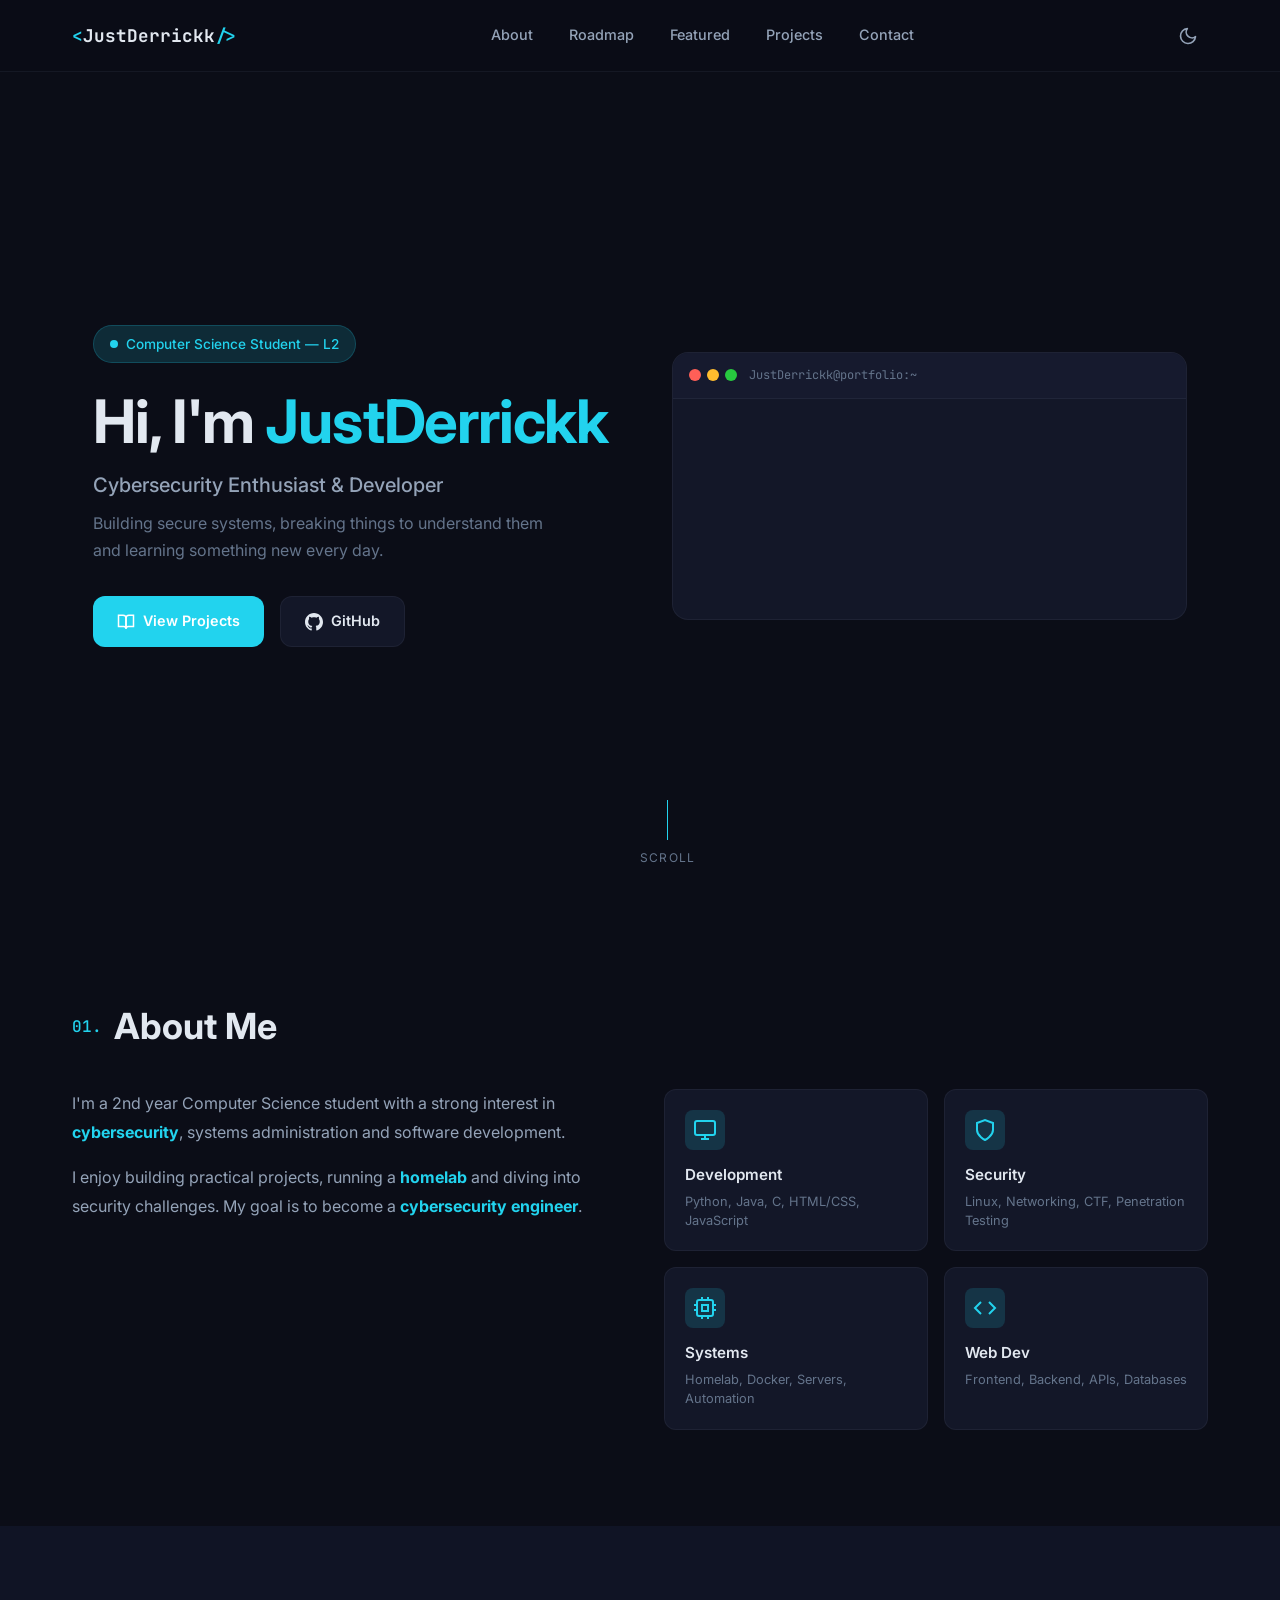
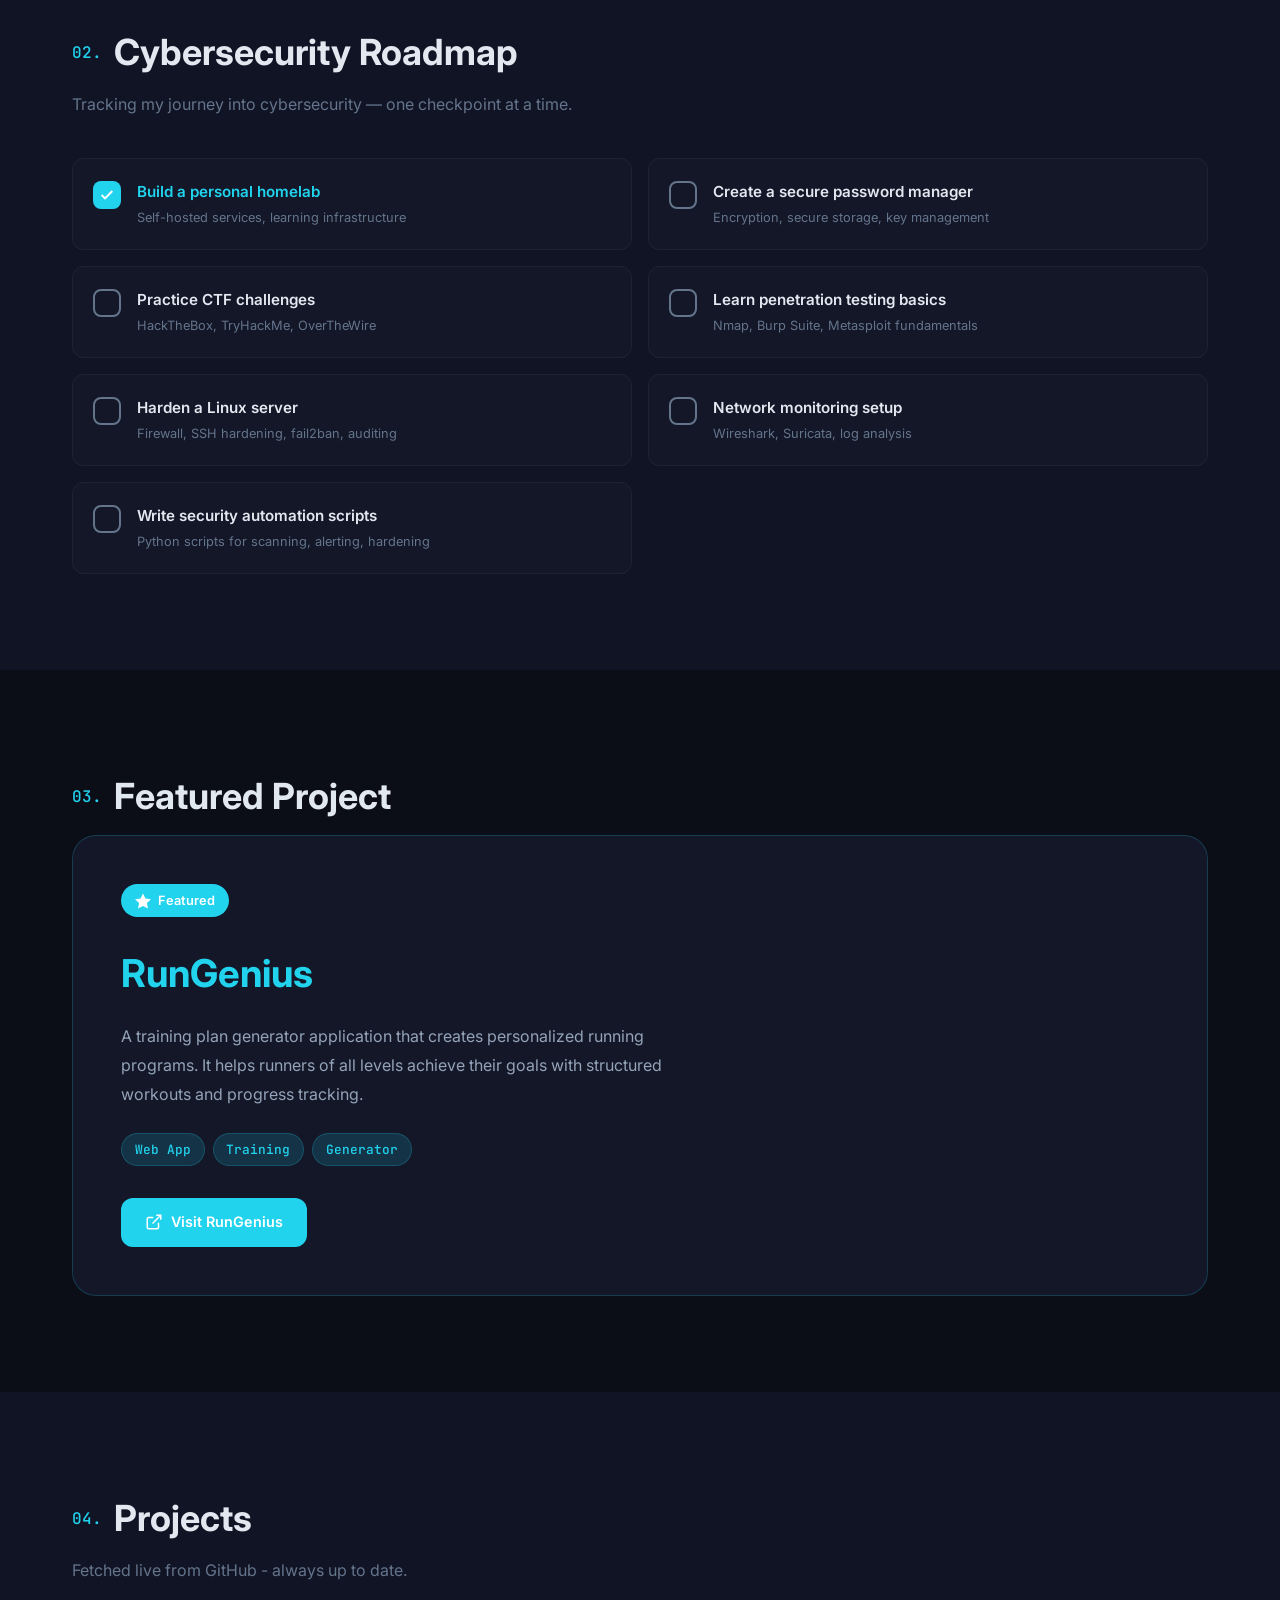
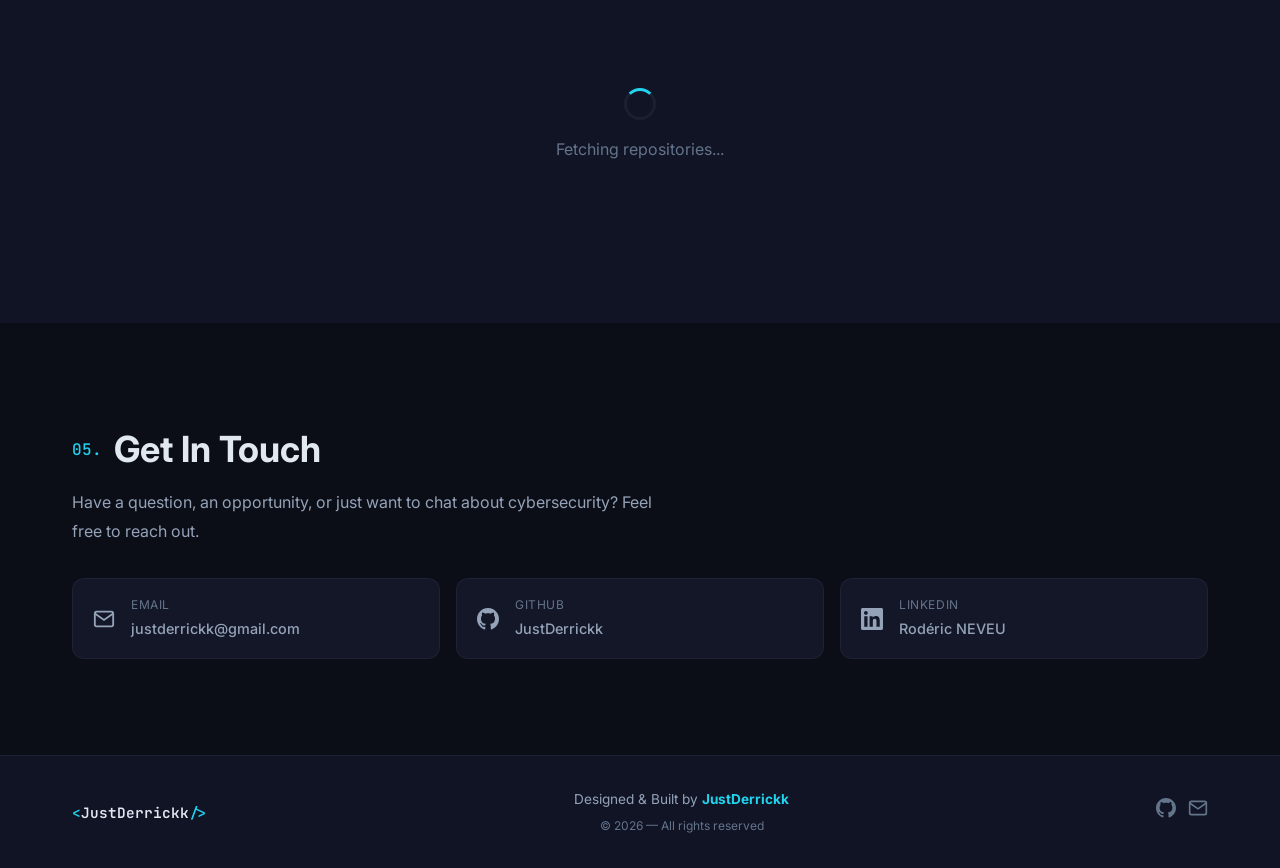
==== index.html @ eed8fef8 "Update for JustDerrickk" ====
<!DOCTYPE html>
<html lang="en" data-theme="dark">
<head>
    <meta charset="UTF-8">
    <meta name="viewport" content="width=device-width, initial-scale=1.0">
    <title>JustDerrickk | IT Student & Cybersecurity Enthusiast</title>
    <meta name="description" content="Portfolio of JustDerrickk — Computer Science student (L2) specializing in Cybersecurity. Projects, skills and contact.">
    <meta name="author" content="JustDerrickk">
    <meta name="keywords" content="portfolio, cybersecurity, computer science, student, developer, JustDerrickk">

    <meta property="og:title" content="JustDerrickk | IT Student & Cybersecurity Enthusiast">
    <meta property="og:description" content="IT student building projects in cybersecurity, systems and web development.">
    <meta property="og:type" content="website">

    <!-- Fonts -->
    <link rel="preconnect" href="https://fonts.googleapis.com">
    <link rel="preconnect" href="https://fonts.gstatic.com" crossorigin>
    <link href="https://fonts.googleapis.com/css2?family=JetBrains+Mono:wght@400;500;700&family=Inter:wght@300;400;500;600;700&display=swap" rel="stylesheet">

    <link rel="stylesheet" href="css/style.css">
</head>
<body>

    <!-- NAVIGATION -->
    <nav class="navbar" id="navbar">
        <div class="nav-container">
            <a href="#" class="nav-logo">
                <span class="logo-bracket">&lt;</span>JustDerrickk<span class="logo-bracket">/&gt;</span>
            </a>
            <div class="nav-links" id="navLinks">
                <a href="#about" class="nav-link">About</a>
                <a href="#roadmap" class="nav-link">Roadmap</a>
                <a href="#featured" class="nav-link">Featured</a>
                <a href="#projects" class="nav-link">Projects</a>
                <a href="#contact" class="nav-link">Contact</a>
            </div>
            <div class="nav-actions">
                <button class="theme-toggle" id="themeToggle" aria-label="Toggle dark/light mode">
                    <svg class="icon-sun" width="20" height="20" viewBox="0 0 24 24" fill="none" stroke="currentColor" stroke-width="2" stroke-linecap="round" stroke-linejoin="round">
                        <circle cx="12" cy="12" r="5"/><line x1="12" y1="1" x2="12" y2="3"/><line x1="12" y1="21" x2="12" y2="23"/><line x1="4.22" y1="4.22" x2="5.64" y2="5.64"/><line x1="18.36" y1="18.36" x2="19.78" y2="19.78"/><line x1="1" y1="12" x2="3" y2="12"/><line x1="21" y1="12" x2="23" y2="12"/><line x1="4.22" y1="19.78" x2="5.64" y2="18.36"/><line x1="18.36" y1="5.64" x2="19.78" y2="4.22"/>
                    </svg>
                    <svg class="icon-moon" width="20" height="20" viewBox="0 0 24 24" fill="none" stroke="currentColor" stroke-width="2" stroke-linecap="round" stroke-linejoin="round">
                        <path d="M21 12.79A9 9 0 1 1 11.21 3 7 7 0 0 0 21 12.79z"/>
                    </svg>
                </button>
                <button class="mobile-toggle" id="mobileToggle" aria-label="Toggle menu">
                    <span></span><span></span><span></span>
                </button>
            </div>
        </div>
    </nav>

    <!-- HERO + TERMINAL -->
    <section class="hero" id="hero">
        <div class="hero-container">
            <div class="hero-content">
                <div class="hero-badge" data-animate="fade-up">
                    <span class="badge-dot"></span>
                    Computer Science Student — L2
                </div>
                <h1 class="hero-title" data-animate="fade-up" data-delay="100">
                    Hi, I'm <span class="gradient-text">JustDerrickk</span>
                </h1>
                <p class="hero-subtitle" data-animate="fade-up" data-delay="200">
                    Cybersecurity Enthusiast & Developer
                </p>
                <p class="hero-desc" data-animate="fade-up" data-delay="300">
                    Building secure systems, breaking things to understand them and learning something new every day.
                </p>
                <div class="hero-cta" data-animate="fade-up" data-delay="400">
                    <a href="#projects" class="btn btn-primary">
                        <svg width="18" height="18" viewBox="0 0 24 24" fill="none" stroke="currentColor" stroke-width="2"><path d="M2 3h6a4 4 0 0 1 4 4v14a3 3 0 0 0-3-3H2z"/><path d="M22 3h-6a4 4 0 0 0-4 4v14a3 3 0 0 1 3-3h7z"/></svg>
                        View Projects
                    </a>
                    <a href="https://github.com/JustDerrickk" target="_blank" rel="noopener noreferrer" class="btn btn-outline">
                        <svg width="18" height="18" viewBox="0 0 24 24" fill="currentColor"><path d="M12 0c-6.626 0-12 5.373-12 12 0 5.302 3.438 9.8 8.207 11.387.599.111.793-.261.793-.577v-2.234c-3.338.726-4.033-1.416-4.033-1.416-.546-1.387-1.333-1.756-1.333-1.756-1.089-.745.083-.729.083-.729 1.205.084 1.839 1.237 1.839 1.237 1.07 1.834 2.807 1.304 3.492.997.107-.775.418-1.305.762-1.604-2.665-.305-5.467-1.334-5.467-5.931 0-1.311.469-2.381 1.236-3.221-.124-.303-.535-1.524.117-3.176 0 0 1.008-.322 3.301 1.23.957-.266 1.983-.399 3.003-.404 1.02.005 2.047.138 3.006.404 2.291-1.552 3.297-1.23 3.297-1.23.653 1.653.242 2.874.118 3.176.77.84 1.235 1.911 1.235 3.221 0 4.609-2.807 5.624-5.479 5.921.43.372.823 1.102.823 2.222v3.293c0 .319.192.694.801.576 4.765-1.589 8.199-6.086 8.199-11.386 0-6.627-5.373-12-12-12z"/></svg>
                        GitHub
                    </a>
                </div>
            </div>

            <!-- Terminal -->
            <div class="terminal" data-animate="fade-left" data-delay="200">
                <div class="terminal-chrome">
                    <div class="terminal-dots">
                        <span class="dot dot-red"></span>
                        <span class="dot dot-yellow"></span>
                        <span class="dot dot-green"></span>
                    </div>
                    <span class="terminal-title">JustDerrickk@portfolio:~</span>
                </div>
                <div class="terminal-body" id="terminalBody">
                    <!-- Lines typed by JS -->
                </div>
            </div>
        </div>

        <!-- Scroll indicator -->
        <div class="scroll-indicator" data-animate="fade-up" data-delay="600">
            <div class="scroll-line"></div>
            <span>Scroll</span>
        </div>
    </section>

    <!-- ABOUT -->
    <section class="section" id="about">
        <div class="section-container">
            <h2 class="section-heading" data-animate="fade-up">
                <span class="heading-number">01.</span> About Me
            </h2>
            <div class="about-grid" data-animate="fade-up" data-delay="100">
                <div class="about-text">
                    <p>
                        I'm a 2nd year Computer Science student with a strong interest in <strong>cybersecurity</strong>, systems administration and software development.
                    </p>
                    <p>
                        I enjoy building practical projects, running a <strong>homelab</strong> and diving into security challenges. My goal is to become a <strong>cybersecurity engineer</strong>.
                    </p>
                </div>
                <div class="skills-grid">
                    <div class="skill-card">
                        <div class="skill-icon">
                            <svg width="24" height="24" viewBox="0 0 24 24" fill="none" stroke="currentColor" stroke-width="2"><rect x="2" y="3" width="20" height="14" rx="2"/><line x1="8" y1="21" x2="16" y2="21"/><line x1="12" y1="17" x2="12" y2="21"/></svg>
                        </div>
                        <h3>Development</h3>
                        <p>Python, Java, C, HTML/CSS, JavaScript</p>
                    </div>
                    <div class="skill-card">
                        <div class="skill-icon">
                            <svg width="24" height="24" viewBox="0 0 24 24" fill="none" stroke="currentColor" stroke-width="2"><path d="M12 22s8-4 8-10V5l-8-3-8 3v7c0 6 8 10 8 10z"/></svg>
                        </div>
                        <h3>Security</h3>
                        <p>Linux, Networking, CTF, Penetration Testing</p>
                    </div>
                    <div class="skill-card">
                        <div class="skill-icon">
                            <svg width="24" height="24" viewBox="0 0 24 24" fill="none" stroke="currentColor" stroke-width="2"><rect x="4" y="4" width="16" height="16" rx="2"/><rect x="9" y="9" width="6" height="6"/><line x1="9" y1="1" x2="9" y2="4"/><line x1="15" y1="1" x2="15" y2="4"/><line x1="9" y1="20" x2="9" y2="23"/><line x1="15" y1="20" x2="15" y2="23"/><line x1="20" y1="9" x2="23" y2="9"/><line x1="20" y1="14" x2="23" y2="14"/><line x1="1" y1="9" x2="4" y2="9"/><line x1="1" y1="14" x2="4" y2="14"/></svg>
                        </div>
                        <h3>Systems</h3>
                        <p>Homelab, Docker, Servers, Automation</p>
                    </div>
                    <div class="skill-card">
                        <div class="skill-icon">
                            <svg width="24" height="24" viewBox="0 0 24 24" fill="none" stroke="currentColor" stroke-width="2"><polyline points="16 18 22 12 16 6"/><polyline points="8 6 2 12 8 18"/></svg>
                        </div>
                        <h3>Web Dev</h3>
                        <p>Frontend, Backend, APIs, Databases</p>
                    </div>
                </div>
            </div>
        </div>
    </section>

    <!-- CYBER ROADMAP (TO-DO) -->
    <section class="section section-alt" id="roadmap">
        <div class="section-container">
            <h2 class="section-heading" data-animate="fade-up">
                <span class="heading-number">02.</span> Cybersecurity Roadmap
            </h2>
            <p class="section-subtitle" data-animate="fade-up" data-delay="50">Tracking my journey into cybersecurity — one checkpoint at a time.</p>
            <div class="roadmap-grid" data-animate="fade-up" data-delay="100">
                <div class="roadmap-item completed">
                    <div class="roadmap-checkbox">
                        <svg width="16" height="16" viewBox="0 0 24 24" fill="none" stroke="currentColor" stroke-width="3"><polyline points="20 6 9 17 4 12"/></svg>
                    </div>
                    <div class="roadmap-content">
                        <h4>Build a personal homelab</h4>
                        <p>Self-hosted services, learning infrastructure</p>
                    </div>
                </div>
                <div class="roadmap-item">
                    <div class="roadmap-checkbox"></div>
                    <div class="roadmap-content">
                        <h4>Create a secure password manager</h4>
                        <p>Encryption, secure storage, key management</p>
                    </div>
                </div>
                <div class="roadmap-item">
                    <div class="roadmap-checkbox"></div>
                    <div class="roadmap-content">
                        <h4>Practice CTF challenges</h4>
                        <p>HackTheBox, TryHackMe, OverTheWire</p>
                    </div>
                </div>
                <div class="roadmap-item">
                    <div class="roadmap-checkbox"></div>
                    <div class="roadmap-content">
                        <h4>Learn penetration testing basics</h4>
                        <p>Nmap, Burp Suite, Metasploit fundamentals</p>
                    </div>
                </div>
                <div class="roadmap-item">
                    <div class="roadmap-checkbox"></div>
                    <div class="roadmap-content">
                        <h4>Harden a Linux server</h4>
                        <p>Firewall, SSH hardening, fail2ban, auditing</p>
                    </div>
                </div>
                <div class="roadmap-item">
                    <div class="roadmap-checkbox"></div>
                    <div class="roadmap-content">
                        <h4>Network monitoring setup</h4>
                        <p>Wireshark, Suricata, log analysis</p>
                    </div>
                </div>
                <div class="roadmap-item">
                    <div class="roadmap-checkbox"></div>
                    <div class="roadmap-content">
                        <h4>Write security automation scripts</h4>
                        <p>Python scripts for scanning, alerting, hardening</p>
                    </div>
                </div>
            </div>
        </div>
    </section>

    <!-- FEATURED PROJECT -->
    <section class="section" id="featured">
        <div class="section-container">
            <h2 class="section-heading" data-animate="fade-up">
                <span class="heading-number">03.</span> Featured Project
            </h2>
            <div class="featured-card" data-animate="fade-up" data-delay="100">
                <div class="featured-glow"></div>
                <div class="featured-badge">
                    <svg width="16" height="16" viewBox="0 0 24 24" fill="currentColor"><path d="M12 .587l3.668 7.568 8.332 1.151-6.064 5.828 1.48 8.279-7.416-3.967-7.417 3.967 1.481-8.279-6.064-5.828 8.332-1.151z"/></svg>
                    Featured
                </div>
                <div class="featured-content">
                    <h3 class="featured-title">RunGenius</h3>
                    <p class="featured-desc">
                        A training plan generator application that creates personalized running programs. 
                        It helps runners of all levels achieve their goals with structured workouts and progress tracking.
                    </p>
                    <div class="featured-tech">
                        <span class="tech-tag">Web App</span>
                        <span class="tech-tag">Training</span>
                        <span class="tech-tag">Generator</span>
                    </div>
                    <div class="featured-links">
                        <a href="https://rungenius.rodericnev.fr" target="_blank" rel="noopener noreferrer" class="btn btn-primary">
                            <svg width="18" height="18" viewBox="0 0 24 24" fill="none" stroke="currentColor" stroke-width="2"><path d="M18 13v6a2 2 0 0 1-2 2H5a2 2 0 0 1-2-2V8a2 2 0 0 1 2-2h6"/><polyline points="15 3 21 3 21 9"/><line x1="10" y1="14" x2="21" y2="3"/></svg>
                            Visit RunGenius
                        </a>
                    </div>
                </div>
            </div>
        </div>
    </section>

    <!-- PROJECTS (GITHUB API) -->
    <section class="section section-alt" id="projects">
        <div class="section-container">
            <h2 class="section-heading" data-animate="fade-up">
                <span class="heading-number">04.</span> Projects
            </h2>
            <p class="section-subtitle" data-animate="fade-up" data-delay="50">Fetched live from GitHub - always up to date.</p>
            
            <div id="projectsLoading" class="loading-state">
                <div class="loader"></div>
                <p>Fetching repositories...</p>
            </div>
            <div id="projectsGrid" class="projects-grid"></div>
            <div id="projectsError" class="error-state" style="display:none;">
                <svg width="24" height="24" viewBox="0 0 24 24" fill="none" stroke="currentColor" stroke-width="2"><circle cx="12" cy="12" r="10"/><line x1="12" y1="8" x2="12" y2="12"/><line x1="12" y1="16" x2="12.01" y2="16"/></svg>
                <p>Could not load repositories. <a href="https://github.com/JustDerrickk" target="_blank" rel="noopener noreferrer">Visit my GitHub</a></p>
            </div>
        </div>
    </section>

    <!-- CONTACT -->
    <section class="section" id="contact">
        <div class="section-container">
            <h2 class="section-heading" data-animate="fade-up">
                <span class="heading-number">05.</span> Get In Touch
            </h2>
            <p class="contact-text" data-animate="fade-up" data-delay="50">
                Have a question, an opportunity, or just want to chat about cybersecurity? Feel free to reach out.
            </p>
            <div class="contact-links" data-animate="fade-up" data-delay="100">
                <a href="mailto:justderrickk@gmail.com" class="contact-link-card">
                    <svg width="22" height="22" viewBox="0 0 24 24" fill="none" stroke="currentColor" stroke-width="2"><path d="M4 4h16c1.1 0 2 .9 2 2v12c0 1.1-.9 2-2 2H4c-1.1 0-2-.9-2-2V6c0-1.1.9-2 2-2z"/><polyline points="22,6 12,13 2,6"/></svg>
                    <div>
                        <span class="contact-link-label">Email</span>
                        <span class="contact-link-value">justderrickk@gmail.com</span>
                    </div>
                </a>
                <a href="https://github.com/JustDerrickk" target="_blank" rel="noopener noreferrer" class="contact-link-card">
                    <svg width="22" height="22" viewBox="0 0 24 24" fill="currentColor"><path d="M12 0c-6.626 0-12 5.373-12 12 0 5.302 3.438 9.8 8.207 11.387.599.111.793-.261.793-.577v-2.234c-3.338.726-4.033-1.416-4.033-1.416-.546-1.387-1.333-1.756-1.333-1.756-1.089-.745.083-.729.083-.729 1.205.084 1.839 1.237 1.839 1.237 1.07 1.834 2.807 1.304 3.492.997.107-.775.418-1.305.762-1.604-2.665-.305-5.467-1.334-5.467-5.931 0-1.311.469-2.381 1.236-3.221-.124-.303-.535-1.524.117-3.176 0 0 1.008-.322 3.301 1.23.957-.266 1.983-.399 3.003-.404 1.02.005 2.047.138 3.006.404 2.291-1.552 3.297-1.23 3.297-1.23.653 1.653.242 2.874.118 3.176.77.84 1.235 1.911 1.235 3.221 0 4.609-2.807 5.624-5.479 5.921.43.372.823 1.102.823 2.222v3.293c0 .319.192.694.801.576 4.765-1.589 8.199-6.086 8.199-11.386 0-6.627-5.373-12-12-12z"/></svg>
                    <div>
                        <span class="contact-link-label">GitHub</span>
                        <span class="contact-link-value">JustDerrickk</span>
                    </div>
                </a>
                <a href="https://www.linkedin.com/in/rod%C3%A9ric-neveu-825ab3378/" target="_blank" rel="noopener noreferrer" class="contact-link-card">
                    <svg width="22" height="22" viewBox="0 0 24 24" fill="currentColor"><path d="M20.447 20.452h-3.554v-5.569c0-1.328-.027-3.037-1.852-3.037-1.853 0-2.136 1.445-2.136 2.939v5.667H9.351V9h3.414v1.561h.046c.477-.9 1.637-1.85 3.37-1.85 3.601 0 4.267 2.37 4.267 5.455v6.286zM5.337 7.433c-1.144 0-2.063-.926-2.063-2.065 0-1.138.92-2.063 2.063-2.063 1.14 0 2.064.925 2.064 2.063 0 1.139-.925 2.065-2.064 2.065zm1.782 13.019H3.555V9h3.564v11.452zM22.225 0H1.771C.792 0 0 .774 0 1.729v20.542C0 23.227.792 24 1.771 24h20.451C23.2 24 24 23.227 24 22.271V1.729C24 .774 23.2 0 22.222 0h.003z"/></svg>
                    <div>
                        <span class="contact-link-label">LinkedIn</span>
                        <span class="contact-link-value">Rodéric NEVEU</span>
                    </div>
                </a>
            </div>
        </div>
    </section>

    <!-- FOOTER -->
    <footer class="footer">
        <div class="footer-container">
            <div class="footer-left">
                <span class="footer-logo">
                    <span class="logo-bracket">&lt;</span>JustDerrickk<span class="logo-bracket">/&gt;</span>
                </span>
            </div>
            <div class="footer-center">
                <p>Designed & Built by <strong>JustDerrickk</strong></p>
                <p class="footer-copy">&copy; 2026 — All rights reserved</p>
            </div>
            <div class="footer-right">
                <a href="https://github.com/JustDerrickk" target="_blank" rel="noopener noreferrer" aria-label="GitHub">
                    <svg width="20" height="20" viewBox="0 0 24 24" fill="currentColor"><path d="M12 0c-6.626 0-12 5.373-12 12 0 5.302 3.438 9.8 8.207 11.387.599.111.793-.261.793-.577v-2.234c-3.338.726-4.033-1.416-4.033-1.416-.546-1.387-1.333-1.756-1.333-1.756-1.089-.745.083-.729.083-.729 1.205.084 1.839 1.237 1.839 1.237 1.07 1.834 2.807 1.304 3.492.997.107-.775.418-1.305.762-1.604-2.665-.305-5.467-1.334-5.467-5.931 0-1.311.469-2.381 1.236-3.221-.124-.303-.535-1.524.117-3.176 0 0 1.008-.322 3.301 1.23.957-.266 1.983-.399 3.003-.404 1.02.005 2.047.138 3.006.404 2.291-1.552 3.297-1.23 3.297-1.23.653 1.653.242 2.874.118 3.176.77.84 1.235 1.911 1.235 3.221 0 4.609-2.807 5.624-5.479 5.921.43.372.823 1.102.823 2.222v3.293c0 .319.192.694.801.576 4.765-1.589 8.199-6.086 8.199-11.386 0-6.627-5.373-12-12-12z"/></svg>
                </a>
                <a href="mailto:justderrickk@gmail.com" aria-label="Email">
                    <svg width="20" height="20" viewBox="0 0 24 24" fill="none" stroke="currentColor" stroke-width="2"><path d="M4 4h16c1.1 0 2 .9 2 2v12c0 1.1-.9 2-2 2H4c-1.1 0-2-.9-2-2V6c0-1.1.9-2 2-2z"/><polyline points="22,6 12,13 2,6"/></svg>
                </a>
            </div>
        </div>
    </footer>

    <script src="js/script.js"></script>
</body>
</html>
---- css/style.css ----
/* ========================================
    PORTFOLIO — JustDerrickk
   ======================================== */

:root {
    /* Dark theme (default) */
    --bg-primary: #0b0d17;
    --bg-secondary: #101425;
    --bg-tertiary: #161a2e;
    --bg-card: #131728;
    --bg-card-hover: #1a1f38;

    --text-primary: #e2e8f0;
    --text-secondary: #94a3b8;
    --text-muted: #64748b;

    --accent: #22d3ee;
    --accent-secondary: #8b5cf6;
    --accent-glow: rgba(34, 211, 238, 0.15);
    --accent-gradient: #22d3ee;
    --accent-gradient-hover: #1eb7cf;

    --border: rgba(148, 163, 184, 0.08);
    --border-accent: rgba(34, 211, 238, 0.2);

    --shadow-sm: none;
    --shadow-md: none;
    --shadow-lg: none;
    --shadow-glow: none;

    --radius-sm: 8px;
    --radius-md: 12px;
    --radius-lg: 16px;
    --radius-xl: 24px;

    --font-sans: 'Inter', system-ui, -apple-system, sans-serif;
    --font-mono: 'JetBrains Mono', 'Fira Code', monospace;

    --nav-height: 72px;
    --transition: 0.3s cubic-bezier(0.4, 0, 0.2, 1);
}

/* Light Theme */
[data-theme="light"] {
    --bg-primary: #f8fafc;
    --bg-secondary: #f1f5f9;
    --bg-tertiary: #e2e8f0;
    --bg-card: #ffffff;
    --bg-card-hover: #f1f5f9;

    --text-primary: #0f172a;
    --text-secondary: #475569;
    --text-muted: #94a3b8;

    --accent: #0891b2;
    --accent-secondary: #7c3aed;
    --accent-glow: rgba(8, 145, 178, 0.08);
    --accent-gradient: #0891b2;
    --accent-gradient-hover: #0b7a95;

    --border: rgba(15, 23, 42, 0.08);
    --border-accent: rgba(8, 145, 178, 0.2);

    --shadow-sm: none;
    --shadow-md: none;
    --shadow-lg: none;
    --shadow-glow: none;
}

/* ===== RESET ===== */
*, *::before, *::after {
    margin: 0;
    padding: 0;
    box-sizing: border-box;
}

html {
    scroll-behavior: smooth;
    scroll-padding-top: var(--nav-height);
}

body {
    font-family: var(--font-sans);
    background: var(--bg-primary);
    color: var(--text-primary);
    line-height: 1.7;
    transition: background var(--transition), color var(--transition);
    overflow-x: hidden;
}

a {
    color: inherit;
    text-decoration: none;
}

img { max-width: 100%; display: block; }

button {
    font-family: inherit;
    cursor: pointer;
    border: none;
    background: none;
}

strong { color: var(--accent); }

/*  NAVIGATION  */
.navbar {
    position: fixed;
    top: 0;
    left: 0;
    right: 0;
    height: var(--nav-height);
    z-index: 1000;
    background: rgba(11, 13, 23, 0.8);
    backdrop-filter: blur(20px);
    -webkit-backdrop-filter: blur(20px);
    border-bottom: 1px solid var(--border);
    transition: background var(--transition), border var(--transition);
}

[data-theme="light"] .navbar {
    background: rgba(248, 250, 252, 0.85);
}

.nav-container {
    max-width: 1200px;
    margin: 0 auto;
    padding: 0 2rem;
    height: 100%;
    display: flex;
    align-items: center;
    justify-content: space-between;
}

.nav-logo {
    font-family: var(--font-mono);
    font-weight: 700;
    font-size: 1.1rem;
    color: var(--text-primary);
    transition: color var(--transition);
}

.logo-bracket {
    color: var(--accent);
}

.nav-links {
    display: flex;
    align-items: center;
    gap: 0.25rem;
}

.nav-link {
    padding: 0.5rem 1rem;
    font-size: 0.9rem;
    font-weight: 500;
    color: var(--text-secondary);
    border-radius: var(--radius-sm);
    transition: color var(--transition), background var(--transition);
    position: relative;
}

.nav-link:hover,
.nav-link.active {
    color: var(--accent);
    background: var(--accent-glow);
}

.nav-actions {
    display: flex;
    align-items: center;
    gap: 0.5rem;
}

/* Theme toggle */
.theme-toggle {
    width: 40px;
    height: 40px;
    border-radius: var(--radius-sm);
    display: grid;
    place-items: center;
    color: var(--text-secondary);
    transition: color var(--transition), background var(--transition);
}

.theme-toggle:hover {
    color: var(--accent);
    background: var(--accent-glow);
}

.icon-moon { display: none; }
[data-theme="dark"] .icon-sun { display: none; }
[data-theme="dark"] .icon-moon { display: block; }
[data-theme="light"] .icon-sun { display: block; }
[data-theme="light"] .icon-moon { display: none; }

/* Mobile toggle */
.mobile-toggle {
    display: none;
    flex-direction: column;
    justify-content: center;
    gap: 5px;
    width: 40px;
    height: 40px;
    border-radius: var(--radius-sm);
    padding: 8px;
}

.mobile-toggle span {
    display: block;
    height: 2px;
    background: var(--text-secondary);
    border-radius: 2px;
    transition: all var(--transition);
}

.mobile-toggle.active span:nth-child(1) {
    transform: translateY(7px) rotate(45deg);
}
.mobile-toggle.active span:nth-child(2) {
    opacity: 0;
}
.mobile-toggle.active span:nth-child(3) {
    transform: translateY(-7px) rotate(-45deg);
}

/* HERO */
.hero {
    min-height: 100vh;
    display: flex;
    flex-direction: column;
    justify-content: center;
    padding-top: var(--nav-height);
    position: relative;
}

.hero::before {
    content: '';
    position: absolute;
    top: 0;
    left: 0;
    right: 0;
    bottom: 0;
    background: none;
    pointer-events: none;
}

.hero-container {
    max-width: 1200px;
    margin: 0 auto;
    padding: 4rem 2rem;
    display: grid;
    grid-template-columns: 1fr 1fr;
    gap: 4rem;
    align-items: center;
    position: relative;
}

.hero-badge {
    display: inline-flex;
    align-items: center;
    gap: 0.5rem;
    padding: 0.4rem 1rem;
    background: var(--accent-glow);
    border: 1px solid var(--border-accent);
    border-radius: 50px;
    font-size: 0.85rem;
    font-weight: 500;
    color: var(--accent);
    margin-bottom: 1.5rem;
}

.badge-dot {
    width: 8px;
    height: 8px;
    border-radius: 50%;
    background: var(--accent);
    animation: none;
}

@keyframes pulse {
    0%, 100% { opacity: 1; transform: scale(1); }
    50% { opacity: 0.5; transform: scale(0.8); }
}

.hero-title {
    font-size: clamp(2.5rem, 5vw, 3.75rem);
    font-weight: 700;
    line-height: 1.15;
    margin-bottom: 0.75rem;
    letter-spacing: -0.02em;
}

.gradient-text {
    color: var(--accent);
}

.hero-subtitle {
    font-size: 1.25rem;
    color: var(--text-secondary);
    margin-bottom: 0.5rem;
    font-weight: 500;
}

.hero-desc {
    font-size: 1rem;
    color: var(--text-muted);
    max-width: 480px;
    margin-bottom: 2rem;
}

.hero-cta {
    display: flex;
    gap: 1rem;
    flex-wrap: wrap;
}

/* BUTTONS */
.btn {
    display: inline-flex;
    align-items: center;
    gap: 0.5rem;
    padding: 0.75rem 1.5rem;
    border-radius: var(--radius-md);
    font-weight: 600;
    font-size: 0.9rem;
    transition: all var(--transition);
    text-decoration: none;
    border: none;
    cursor: pointer;
}

.btn-primary {
    background: var(--accent-gradient);
    color: #fff;
    box-shadow: none;
}

.btn-primary:hover {
    background: var(--accent-gradient-hover);
    box-shadow: none;
    transform: none;
}

.btn-outline {
    border: 1px solid var(--border);
    color: var(--text-primary);
    background: var(--bg-card);
}

.btn-outline:hover {
    border-color: var(--border-accent);
    background: var(--accent-glow);
    color: var(--accent);
}

.btn-full {
    width: 100%;
    justify-content: center;
}

/* TERMINAL */
.terminal {
    background: var(--bg-card);
    border: 1px solid var(--border);
    border-radius: var(--radius-lg);
    overflow: hidden;
    box-shadow: var(--shadow-lg), var(--shadow-glow);
}

.terminal-chrome {
    display: flex;
    align-items: center;
    gap: 0.75rem;
    padding: 0.75rem 1rem;
    background: var(--bg-tertiary);
    border-bottom: 1px solid var(--border);
}

.terminal-dots {
    display: flex;
    gap: 6px;
}

.dot {
    width: 12px;
    height: 12px;
    border-radius: 50%;
}

.dot-red { background: #ff5f57; }
.dot-yellow { background: #ffbd2e; }
.dot-green { background: #27c93f; }

.terminal-title {
    font-family: var(--font-mono);
    font-size: 0.75rem;
    color: var(--text-muted);
}

.terminal-body {
    padding: 1.25rem;
    font-family: var(--font-mono);
    font-size: 0.85rem;
    line-height: 1.8;
    min-height: 220px;
}

.term-line {
    margin-bottom: 0.25rem;
    opacity: 1;
    animation: none;
}

.term-prompt {
    color: var(--accent);
}

.term-command {
    color: var(--text-primary);
}

.term-output {
    color: var(--text-secondary);
    padding-left: 0;
}

.term-output .skill-badge {
    display: inline-block;
    padding: 0.15rem 0.6rem;
    margin: 0.15rem 0.25rem 0.15rem 0;
    background: var(--accent-glow);
    border: 1px solid var(--border-accent);
    border-radius: 4px;
    font-size: 0.8rem;
    color: var(--accent);
}

.term-cursor {
    display: inline-block;
    width: 8px;
    height: 16px;
    background: var(--accent);
    animation: none;
    vertical-align: text-bottom;
    margin-left: 2px;
}

@keyframes blink {
    0%, 100% { opacity: 1; }
    50% { opacity: 0; }
}

@keyframes termFadeIn {
    from { opacity: 0; transform: translateY(4px); }
    to { opacity: 1; transform: translateY(0); }
}

/* Scroll indicator */
.scroll-indicator {
    position: absolute;
    bottom: 2rem;
    left: 50%;
    transform: translateX(-50%);
    display: flex;
    flex-direction: column;
    align-items: center;
    gap: 0.5rem;
    color: var(--text-muted);
    font-size: 0.75rem;
    text-transform: uppercase;
    letter-spacing: 0.1em;
}

.scroll-line {
    width: 1px;
    height: 40px;
    background: var(--accent);
    animation: none;
}

@keyframes scrollPulse {
    0%, 100% { opacity: 0.3; height: 40px; }
    50% { opacity: 1; height: 25px; }
}

/* SECTIONS */
.section {
    padding: 6rem 0;
    position: relative;
}

.section-alt {
    background: var(--bg-secondary);
}

.section-container {
    max-width: 1200px;
    margin: 0 auto;
    padding: 0 2rem;
}

.section-heading {
    font-size: clamp(1.75rem, 3vw, 2.25rem);
    font-weight: 700;
    margin-bottom: 0.5rem;
    display: flex;
    align-items: center;
    gap: 0.75rem;
}

.heading-number {
    font-family: var(--font-mono);
    font-size: 1rem;
    font-weight: 500;
    color: var(--accent);
}

.section-subtitle {
    color: var(--text-muted);
    font-size: 1rem;
    margin-bottom: 2.5rem;
}

/* ABOUT */
.about-grid {
    display: grid;
    grid-template-columns: 1fr 1fr;
    gap: 3rem;
    align-items: start;
    margin-top: 2rem;
}

.about-text {
    display: flex;
    flex-direction: column;
    gap: 1rem;
}

.about-text p {
    color: var(--text-secondary);
    font-size: 1rem;
    line-height: 1.8;
}

.skills-grid {
    display: grid;
    grid-template-columns: 1fr 1fr;
    gap: 1rem;
}

.skill-card {
    background: var(--bg-card);
    border: 1px solid var(--border);
    border-radius: var(--radius-md);
    padding: 1.25rem;
    transition: all var(--transition);
}

.skill-card:hover {
    border-color: var(--border-accent);
    box-shadow: none;
    transform: none;
}

.skill-icon {
    width: 40px;
    height: 40px;
    border-radius: var(--radius-sm);
    background: var(--accent-glow);
    display: grid;
    place-items: center;
    margin-bottom: 0.75rem;
    color: var(--accent);
}

.skill-card h3 {
    font-size: 0.95rem;
    font-weight: 600;
    margin-bottom: 0.25rem;
}

.skill-card p {
    font-size: 0.8rem;
    color: var(--text-muted);
    line-height: 1.5;
}

/* ROADMAP */
.roadmap-grid {
    display: grid;
    grid-template-columns: 1fr 1fr;
    gap: 1rem;
}

.roadmap-item {
    display: flex;
    align-items: flex-start;
    gap: 1rem;
    padding: 1.25rem;
    background: var(--bg-card);
    border: 1px solid var(--border);
    border-radius: var(--radius-md);
    transition: all var(--transition);
}

.roadmap-item:hover {
    border-color: var(--border-accent);
    box-shadow: none;
}

.roadmap-checkbox {
    flex-shrink: 0;
    width: 28px;
    height: 28px;
    border-radius: var(--radius-sm);
    border: 2px solid var(--text-muted);
    display: grid;
    place-items: center;
    margin-top: 2px;
    transition: all var(--transition);
}

.roadmap-item.completed .roadmap-checkbox {
    background: var(--accent-gradient);
    border-color: transparent;
    color: #fff;
}

.roadmap-content h4 {
    font-size: 0.95rem;
    font-weight: 600;
    margin-bottom: 0.15rem;
}

.roadmap-item.completed .roadmap-content h4 {
    color: var(--accent);
}

.roadmap-content p {
    font-size: 0.8rem;
    color: var(--text-muted);
}

/* FEATURED PROJECT */
.featured-card {
    position: relative;
    background: var(--bg-card);
    border: 1px solid var(--border-accent);
    border-radius: var(--radius-xl);
    padding: 3rem;
    overflow: hidden;
    transition: all var(--transition);
}

.featured-card:hover {
    box-shadow: none;
    transform: none;
}

.featured-glow {
    position: absolute;
    top: -50%;
    right: -20%;
    width: 400px;
    height: 400px;
    background: none;
    pointer-events: none;
}

.featured-badge {
    display: inline-flex;
    align-items: center;
    gap: 0.4rem;
    padding: 0.35rem 0.9rem;
    background: var(--accent);
    border-radius: 50px;
    font-size: 0.8rem;
    font-weight: 600;
    color: #fff;
    margin-bottom: 1.5rem;
}

.featured-content {
    position: relative;
}

.featured-title {
    font-size: clamp(1.75rem, 3vw, 2.5rem);
    font-weight: 700;
    color: var(--accent);
    margin-bottom: 1rem;
}

.featured-desc {
    font-size: 1rem;
    color: var(--text-secondary);
    max-width: 600px;
    line-height: 1.8;
    margin-bottom: 1.5rem;
}

.featured-tech {
    display: flex;
    gap: 0.5rem;
    flex-wrap: wrap;
    margin-bottom: 2rem;
}

.tech-tag {
    padding: 0.3rem 0.8rem;
    background: var(--accent-glow);
    border: 1px solid var(--border-accent);
    border-radius: 50px;
    font-size: 0.8rem;
    font-weight: 500;
    color: var(--accent);
    font-family: var(--font-mono);
}

.featured-links {
    display: flex;
    gap: 1rem;
    flex-wrap: wrap;
}

/* PROJECTS GRID */
.projects-grid {
    display: grid;
    grid-template-columns: repeat(auto-fill, minmax(320px, 1fr));
    gap: 1.25rem;
}

.project-card {
    background: var(--bg-card);
    border: 1px solid var(--border);
    border-radius: var(--radius-lg);
    padding: 1.5rem;
    display: flex;
    flex-direction: column;
    transition: all var(--transition);
    cursor: pointer;
}

.project-card:hover {
    border-color: var(--border-accent);
    box-shadow: none;
    transform: none;
}

.project-card-header {
    display: flex;
    align-items: center;
    justify-content: space-between;
    margin-bottom: 1rem;
}

.project-card-header .folder-icon {
    width: 28px;
    height: 28px;
    color: var(--accent);
}

.project-card-header .ext-link {
    width: 20px;
    height: 20px;
    color: var(--text-muted);
    transition: color var(--transition);
}

.project-card:hover .ext-link {
    color: var(--accent);
}

.project-card-title {
    font-size: 1.1rem;
    font-weight: 600;
    margin-bottom: 0.5rem;
}

.project-card-desc {
    font-size: 0.875rem;
    color: var(--text-muted);
    line-height: 1.6;
    flex: 1;
    margin-bottom: 1rem;
}

.project-card-footer {
    display: flex;
    align-items: center;
    justify-content: space-between;
    gap: 0.5rem;
}

.project-card-tech {
    display: flex;
    gap: 0.4rem;
    flex-wrap: wrap;
}

.project-card-tech .tech-badge {
    font-family: var(--font-mono);
    font-size: 0.75rem;
    padding: 0.2rem 0.6rem;
    background: var(--accent-glow);
    border-radius: 4px;
    color: var(--accent);
}

.project-card-stats {
    display: flex;
    gap: 0.75rem;
    align-items: center;
}

.stat {
    display: flex;
    align-items: center;
    gap: 0.25rem;
    font-size: 0.8rem;
    color: var(--text-muted);
}

/* Loading state */
.loading-state {
    text-align: center;
    padding: 4rem 0;
    color: var(--text-muted);
}

.loader {
    width: 32px;
    height: 32px;
    border: 3px solid var(--border);
    border-top-color: var(--accent);
    border-radius: 50%;
    margin: 0 auto 1rem;
    animation: none;
}

@keyframes spin {
    to { transform: rotate(360deg); }
}

.error-state {
    text-align: center;
    padding: 3rem 0;
    color: var(--text-muted);
    display: flex;
    flex-direction: column;
    align-items: center;
    gap: 0.75rem;
}

.error-state a {
    color: var(--accent);
    text-decoration: underline;
}

/* CONTACT */
.contact-text {
    color: var(--text-secondary);
    font-size: 1rem;
    line-height: 1.8;
    margin-bottom: 2rem;
    max-width: 600px;
}

.contact-links {
    display: grid;
    grid-template-columns: repeat(auto-fit, minmax(280px, 1fr));
    gap: 1rem;
    margin-top: 0.5rem;
}

.contact-link-card {
    display: flex;
    align-items: center;
    gap: 1rem;
    padding: 1rem 1.25rem;
    background: var(--bg-card);
    border: 1px solid var(--border);
    border-radius: var(--radius-md);
    color: var(--text-secondary);
    transition: all var(--transition);
}

.contact-link-card:hover {
    border-color: var(--border-accent);
    background: var(--accent-glow);
    color: var(--accent);
}

.contact-link-card svg {
    flex-shrink: 0;
}

.contact-link-label {
    display: block;
    font-size: 0.75rem;
    color: var(--text-muted);
    text-transform: uppercase;
    letter-spacing: 0.05em;
}

.contact-link-value {
    font-weight: 500;
    font-size: 0.9rem;
}



/* FOOTER */
.footer {
    border-top: 1px solid var(--border);
    padding: 2rem 0;
    background: var(--bg-secondary);
}

.footer-container {
    max-width: 1200px;
    margin: 0 auto;
    padding: 0 2rem;
    display: flex;
    align-items: center;
    justify-content: space-between;
}

.footer-logo {
    font-family: var(--font-mono);
    font-weight: 600;
    font-size: 0.9rem;
}

.footer-center {
    text-align: center;
}

.footer-center p {
    font-size: 0.85rem;
    color: var(--text-secondary);
}

.footer-copy {
    font-size: 0.75rem !important;
    color: var(--text-muted) !important;
    margin-top: 0.25rem;
}

.footer-right {
    display: flex;
    gap: 0.75rem;
}

.footer-right a {
    color: var(--text-muted);
    transition: color var(--transition);
}

.footer-right a:hover {
    color: var(--accent);
}

/* ANIMATIONS */
[data-animate] {
    opacity: 1;
    transform: none;
    transition: none;
}

[data-animate="fade-left"] {
    transform: none;
}

[data-animate].visible {
    opacity: 1;
    transform: none;
}

/* RESPONSIVE */
@media (max-width: 1024px) {
    .hero-container {
        grid-template-columns: 1fr;
        gap: 3rem;
        padding: 6rem 2rem 2rem;
    }

    .terminal {
        max-width: 500px;
    }

    .about-grid {
        grid-template-columns: 1fr;
        gap: 2rem;
    }


}

@media (max-width: 768px) {
    .nav-links {
        position: fixed;
        top: var(--nav-height);
        left: 0;
        right: 0;
        background: var(--bg-primary);
        border-bottom: 1px solid var(--border);
        flex-direction: column;
        padding: 1rem;
        transform: translateY(-100%);
        opacity: 0;
        pointer-events: none;
        transition: all var(--transition);
    }

    .nav-links.open {
        transform: translateY(0);
        opacity: 1;
        pointer-events: all;
    }

    .mobile-toggle {
        display: flex;
    }

    .hero-title {
        font-size: clamp(2rem, 8vw, 2.75rem);
    }

    .section {
        padding: 4rem 0;
    }

    .roadmap-grid {
        grid-template-columns: 1fr;
    }

    .skills-grid {
        grid-template-columns: 1fr;
    }

    .projects-grid {
        grid-template-columns: 1fr;
    }

    .featured-card {
        padding: 2rem 1.5rem;
    }

    .footer-container {
        flex-direction: column;
        gap: 1rem;
        text-align: center;
    }

    .scroll-indicator {
        display: none;
    }
}

@media (max-width: 480px) {
    .hero-cta {
        flex-direction: column;
    }

    .btn {
        width: 100%;
        justify-content: center;
    }

    .featured-links {
        flex-direction: column;
    }

    .section-container {
        padding: 0 1.25rem;
    }

    .nav-container {
        padding: 0 1.25rem;
    }

    .hero-container {
        padding: 5rem 1.25rem 2rem;
    }
}
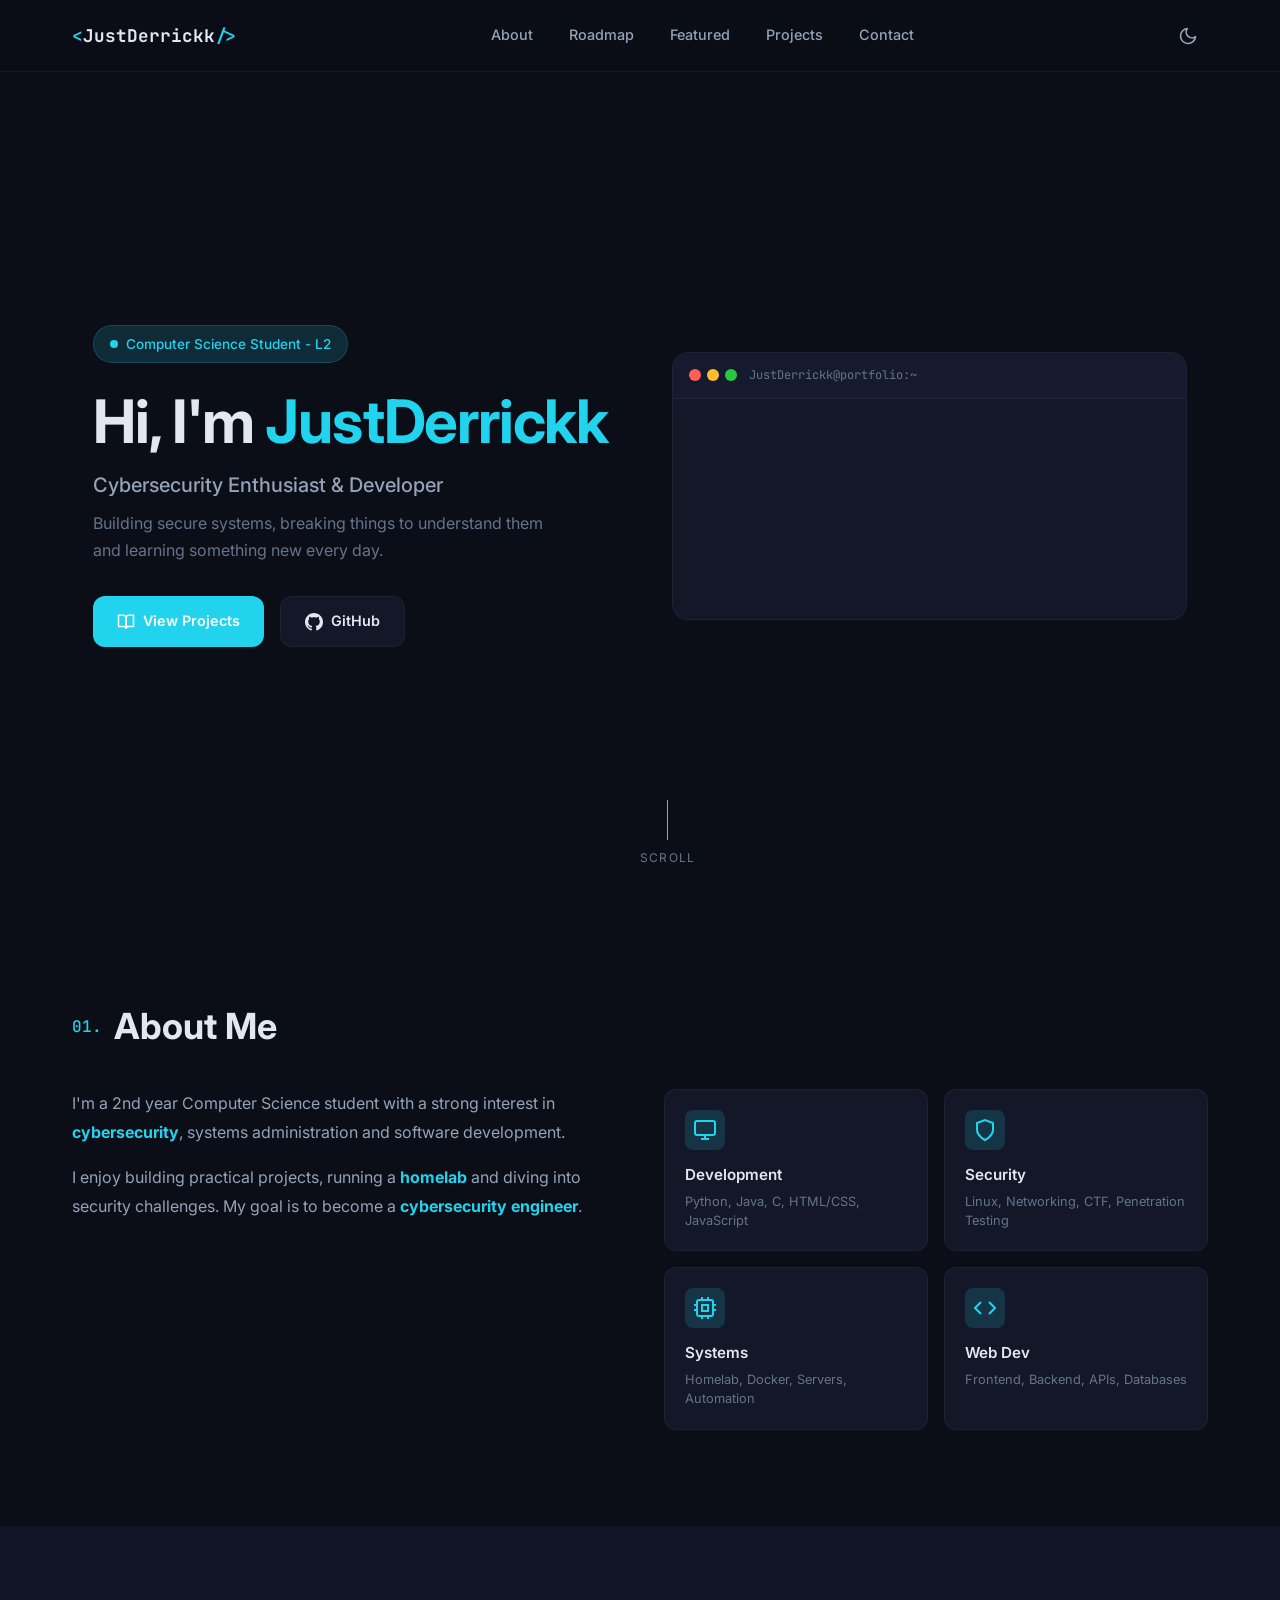
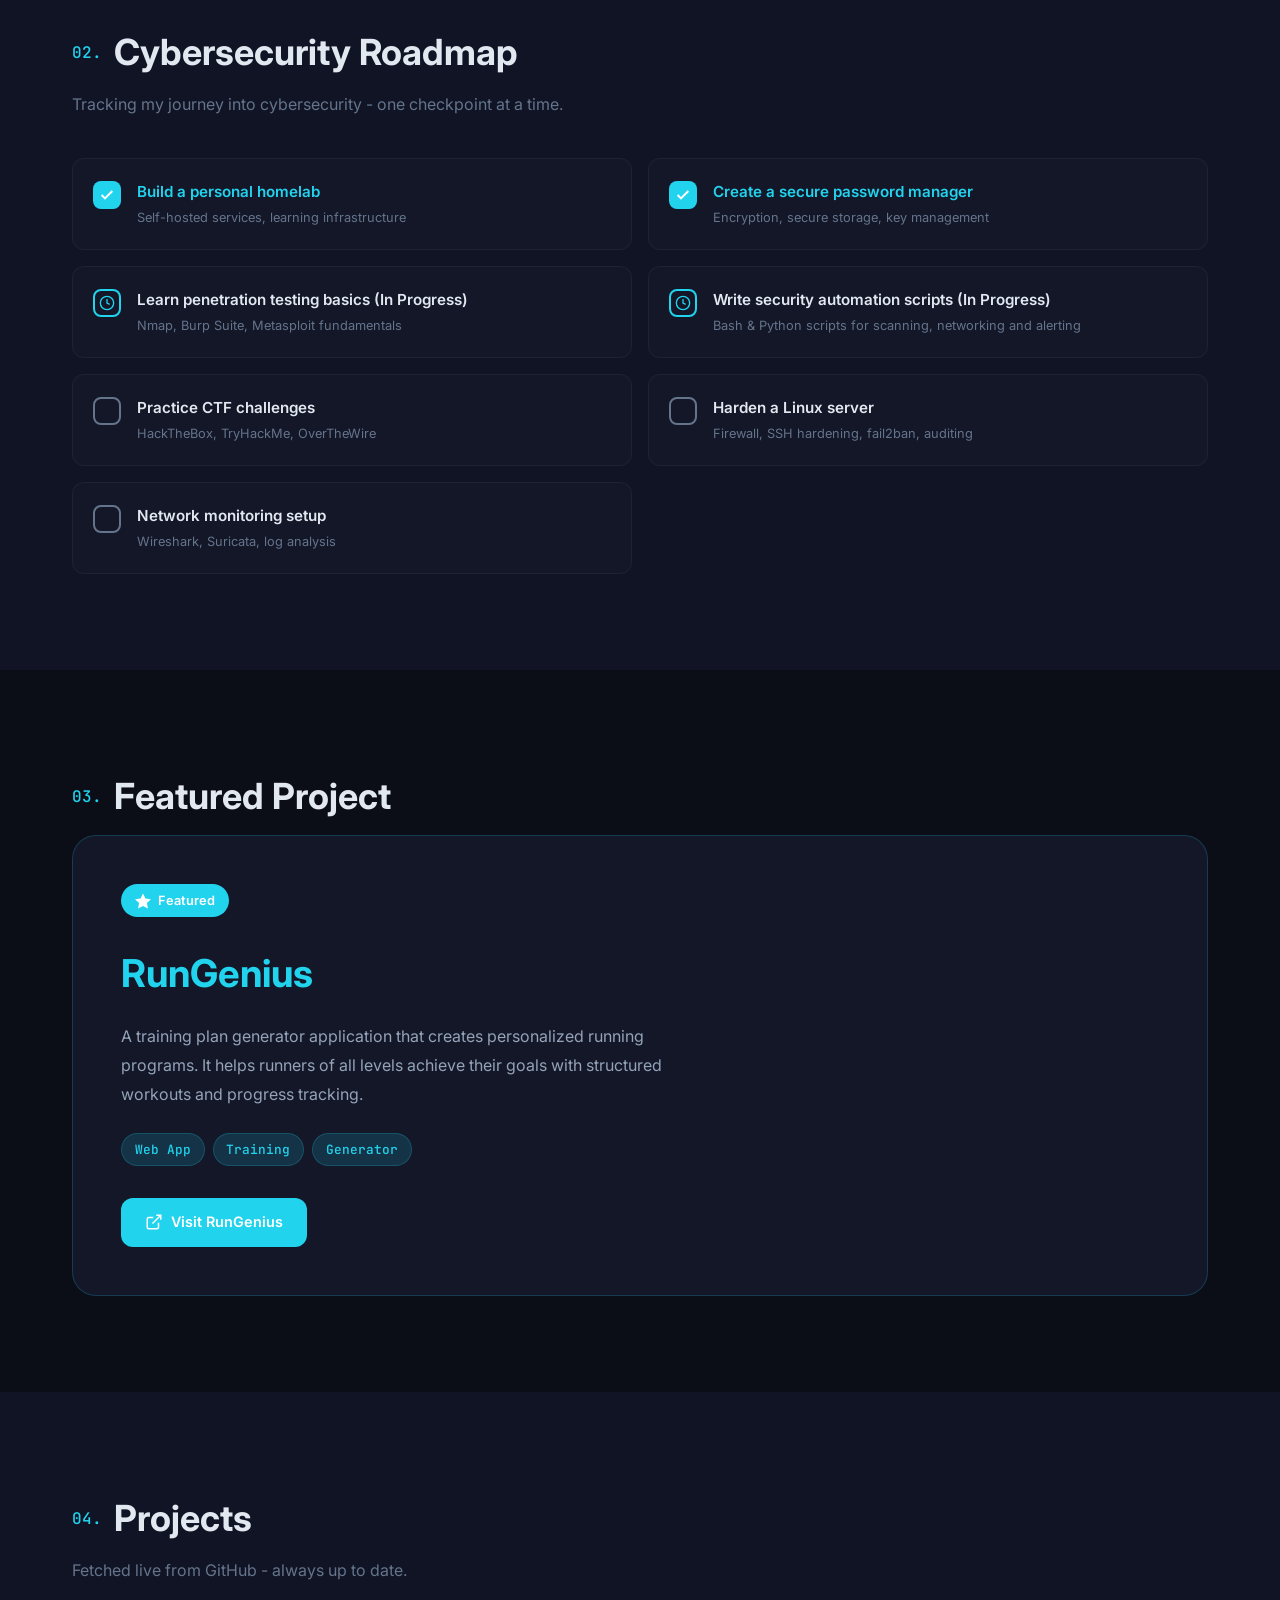
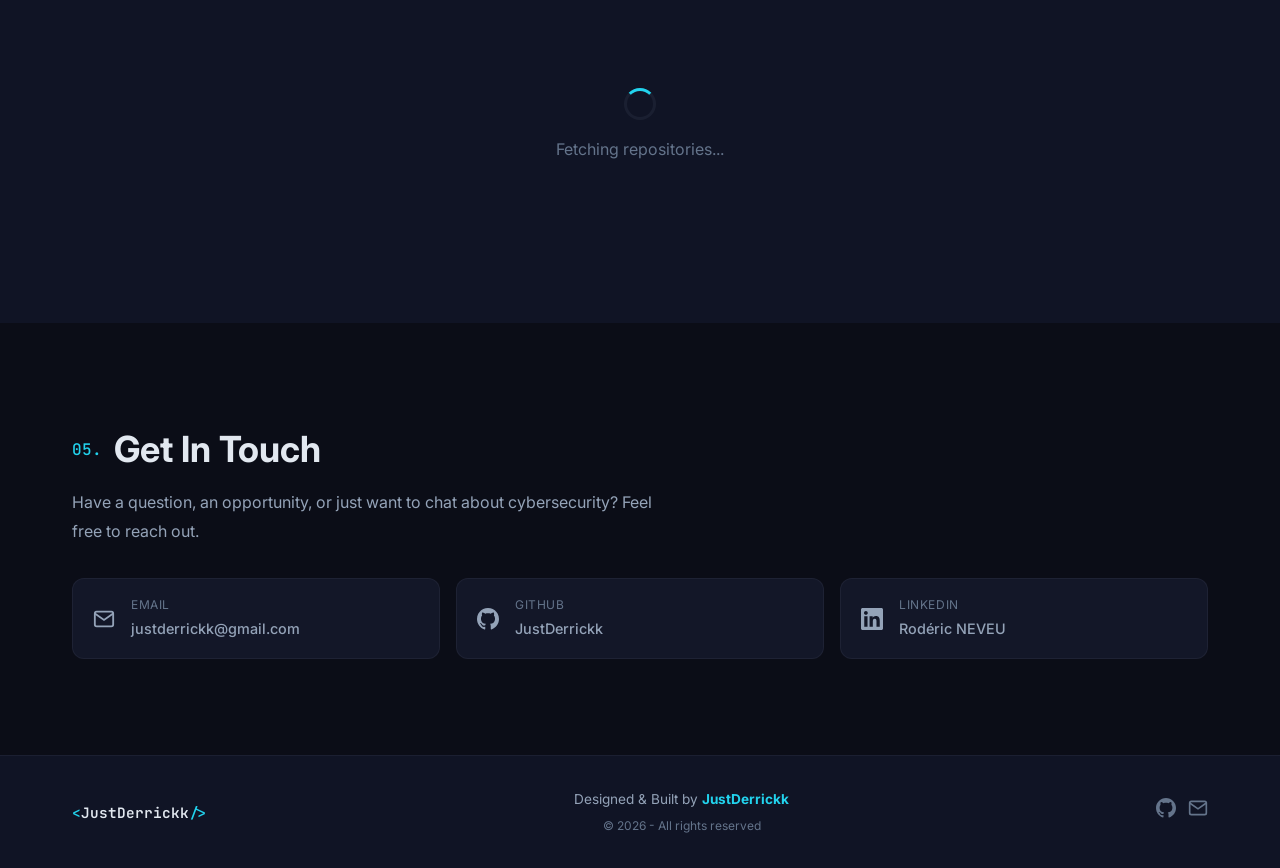
==== commit df1b346d: "update roadmap" ====
--- a/index.html
+++ b/index.html
@@ -56,7 +56,7 @@
             <div class="hero-content">
                 <div class="hero-badge" data-animate="fade-up">
                     <span class="badge-dot"></span>
-                    Computer Science Student — L2
+                    Computer Science Student - L2
                 </div>
                 <h1 class="hero-title" data-animate="fade-up" data-delay="100">
                     Hi, I'm <span class="gradient-text">JustDerrickk</span>
@@ -157,7 +157,7 @@
             <h2 class="section-heading" data-animate="fade-up">
                 <span class="heading-number">02.</span> Cybersecurity Roadmap
             </h2>
-            <p class="section-subtitle" data-animate="fade-up" data-delay="50">Tracking my journey into cybersecurity — one checkpoint at a time.</p>
+            <p class="section-subtitle" data-animate="fade-up" data-delay="50">Tracking my journey into cybersecurity - one checkpoint at a time.</p>
             <div class="roadmap-grid" data-animate="fade-up" data-delay="100">
                 <div class="roadmap-item completed">
                     <div class="roadmap-checkbox">
@@ -168,46 +168,52 @@
                         <p>Self-hosted services, learning infrastructure</p>
                     </div>
                 </div>
+                <div class="roadmap-item completed">
+                    <div class="roadmap-checkbox">
+                        <svg width="16" height="16" viewBox="0 0 24 24" fill="none" stroke="currentColor" stroke-width="3"><polyline points="20 6 9 17 4 12"/></svg>
+                    </div>
+                    <div class="roadmap-content">
+                        <h4>Create a secure password manager</h4>
+                        <p>Encryption, secure storage, key management</p>
+                    </div>
+                </div>
+                <div class="roadmap-item in-progress">
+                    <div class="roadmap-checkbox">
+                        <svg width="16" height="16" viewBox="0 0 24 24" fill="none" stroke="currentColor" stroke-width="2"><circle cx="12" cy="12" r="10"/><polyline points="12 6 12 12 16 14"/></svg>
+                    </div>
+                    <div class="roadmap-content">
+                        <h4>Learn penetration testing basics (In Progress)</h4>
+                        <p>Nmap, Burp Suite, Metasploit fundamentals</p>
+                    </div>
+                </div>
+                <div class="roadmap-item in-progress">
+                    <div class="roadmap-checkbox">
+                        <svg width="16" height="16" viewBox="0 0 24 24" fill="none" stroke="currentColor" stroke-width="2"><circle cx="12" cy="12" r="10"/><polyline points="12 6 12 12 16 14"/></svg>
+                    </div>
+                    <div class="roadmap-content">
+                        <h4>Write security automation scripts (In Progress)</h4>
+                        <p>Bash & Python scripts for scanning, networking and alerting</p>
+                    </div>
+                </div>
                 <div class="roadmap-item">
                     <div class="roadmap-checkbox"></div>
                     <div class="roadmap-content">
-                        <h4>Create a secure password manager</h4>
-                        <p>Encryption, secure storage, key management</p>
+                        <h4>Practice CTF challenges</h4>
+                        <p>HackTheBox, TryHackMe, OverTheWire</p>
                     </div>
                 </div>
                 <div class="roadmap-item">
                     <div class="roadmap-checkbox"></div>
                     <div class="roadmap-content">
-                        <h4>Practice CTF challenges</h4>
-                        <p>HackTheBox, TryHackMe, OverTheWire</p>
+                        <h4>Harden a Linux server</h4>
+                        <p>Firewall, SSH hardening, fail2ban, auditing</p>
                     </div>
                 </div>
                 <div class="roadmap-item">
                     <div class="roadmap-checkbox"></div>
                     <div class="roadmap-content">
-                        <h4>Learn penetration testing basics</h4>
-                        <p>Nmap, Burp Suite, Metasploit fundamentals</p>
-                    </div>
-                </div>
-                <div class="roadmap-item">
-                    <div class="roadmap-checkbox"></div>
-                    <div class="roadmap-content">
-                        <h4>Harden a Linux server</h4>
-                        <p>Firewall, SSH hardening, fail2ban, auditing</p>
-                    </div>
-                </div>
-                <div class="roadmap-item">
-                    <div class="roadmap-checkbox"></div>
-                    <div class="roadmap-content">
                         <h4>Network monitoring setup</h4>
                         <p>Wireshark, Suricata, log analysis</p>
-                    </div>
-                </div>
-                <div class="roadmap-item">
-                    <div class="roadmap-checkbox"></div>
-                    <div class="roadmap-content">
-                        <h4>Write security automation scripts</h4>
-                        <p>Python scripts for scanning, alerting, hardening</p>
                     </div>
                 </div>
             </div>
@@ -313,7 +319,7 @@
             </div>
             <div class="footer-center">
                 <p>Designed & Built by <strong>JustDerrickk</strong></p>
-                <p class="footer-copy">&copy; 2026 — All rights reserved</p>
+                <p class="footer-copy">&copy; 2026 - All rights reserved</p>
             </div>
             <div class="footer-right">
                 <a href="https://github.com/JustDerrickk" target="_blank" rel="noopener noreferrer" aria-label="GitHub">
--- a/css/style.css
+++ b/css/style.css
@@ -628,6 +628,11 @@
     color: #fff;
 }
 
+.roadmap-item.in-progress .roadmap-checkbox {
+    border-color: var(--accent);
+    color: var(--accent);
+}
+
 .roadmap-content h4 {
     font-size: 0.95rem;
     font-weight: 600;
@@ -636,6 +641,10 @@
 
 .roadmap-item.completed .roadmap-content h4 {
     color: var(--accent);
+}
+
+.roadmap-item.in-progress .roadmap-content h4 {
+    color: var(--text-main);
 }
 
 .roadmap-content p {
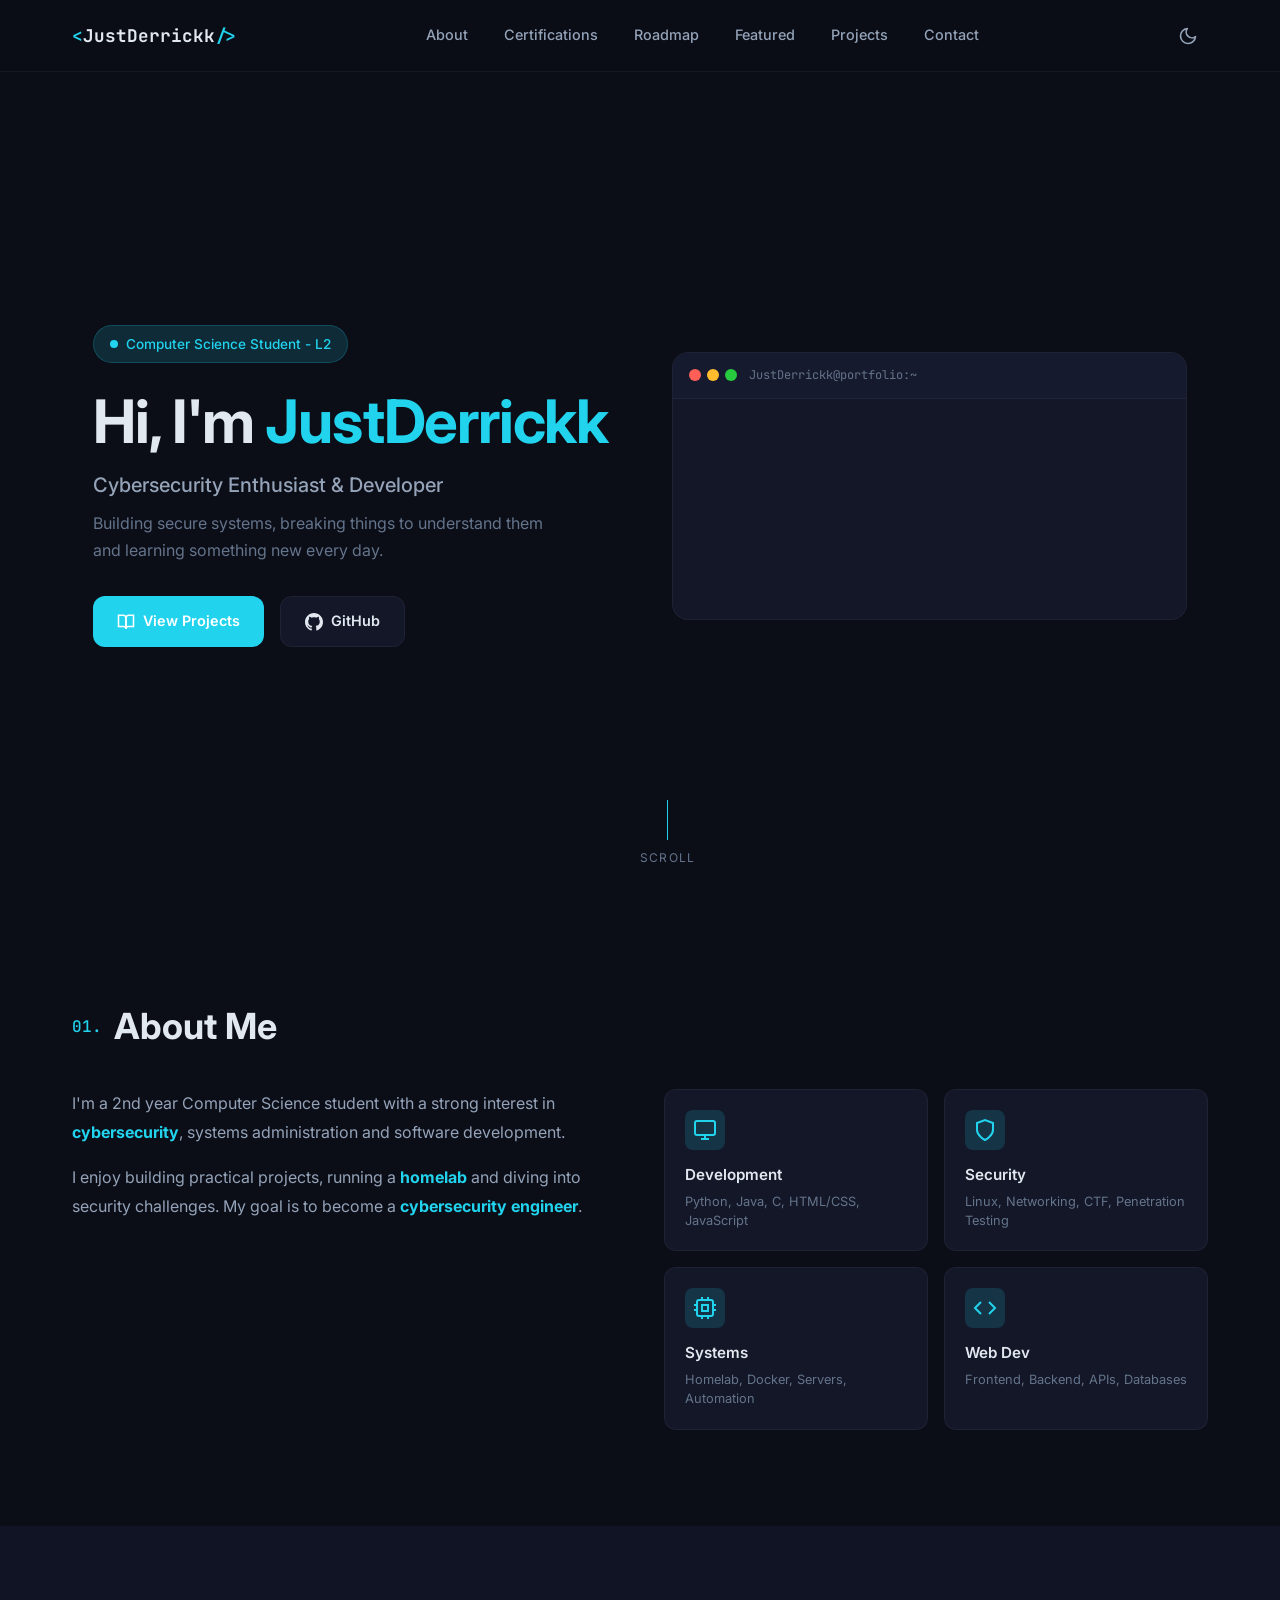
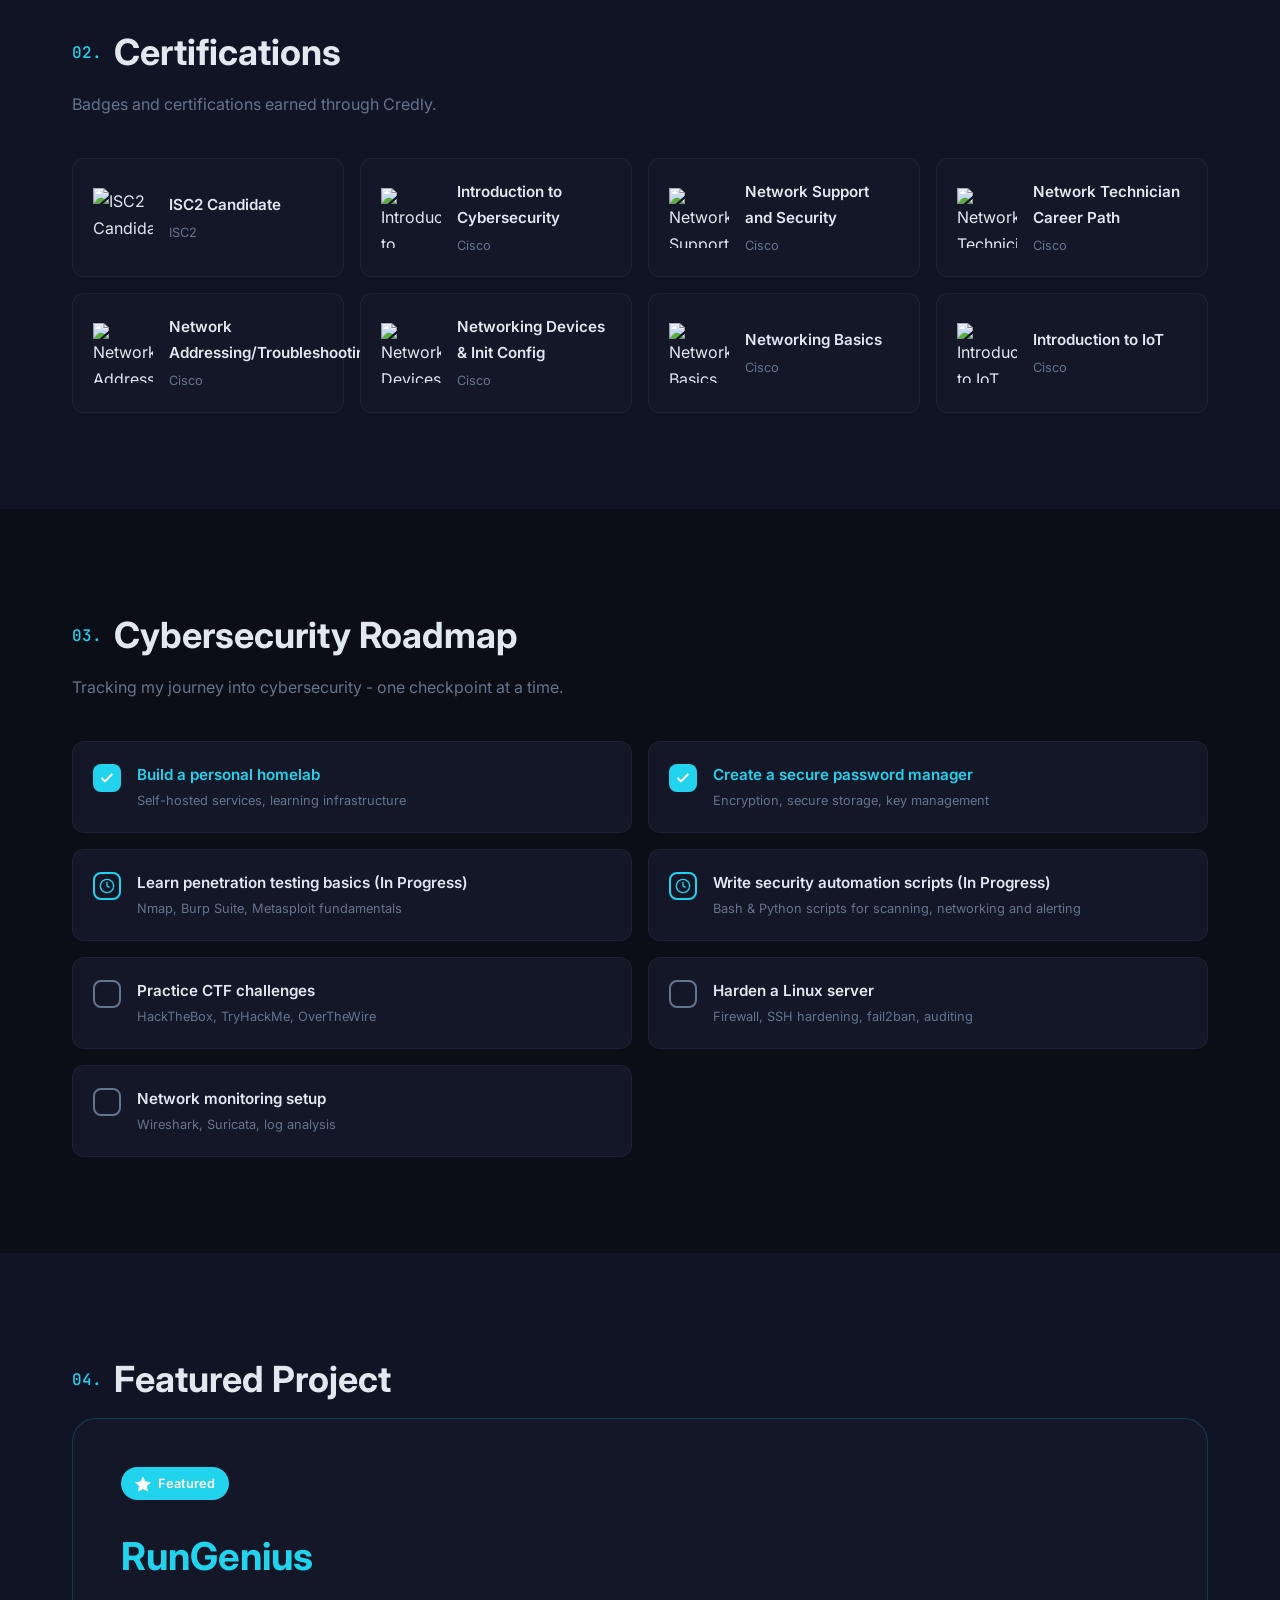
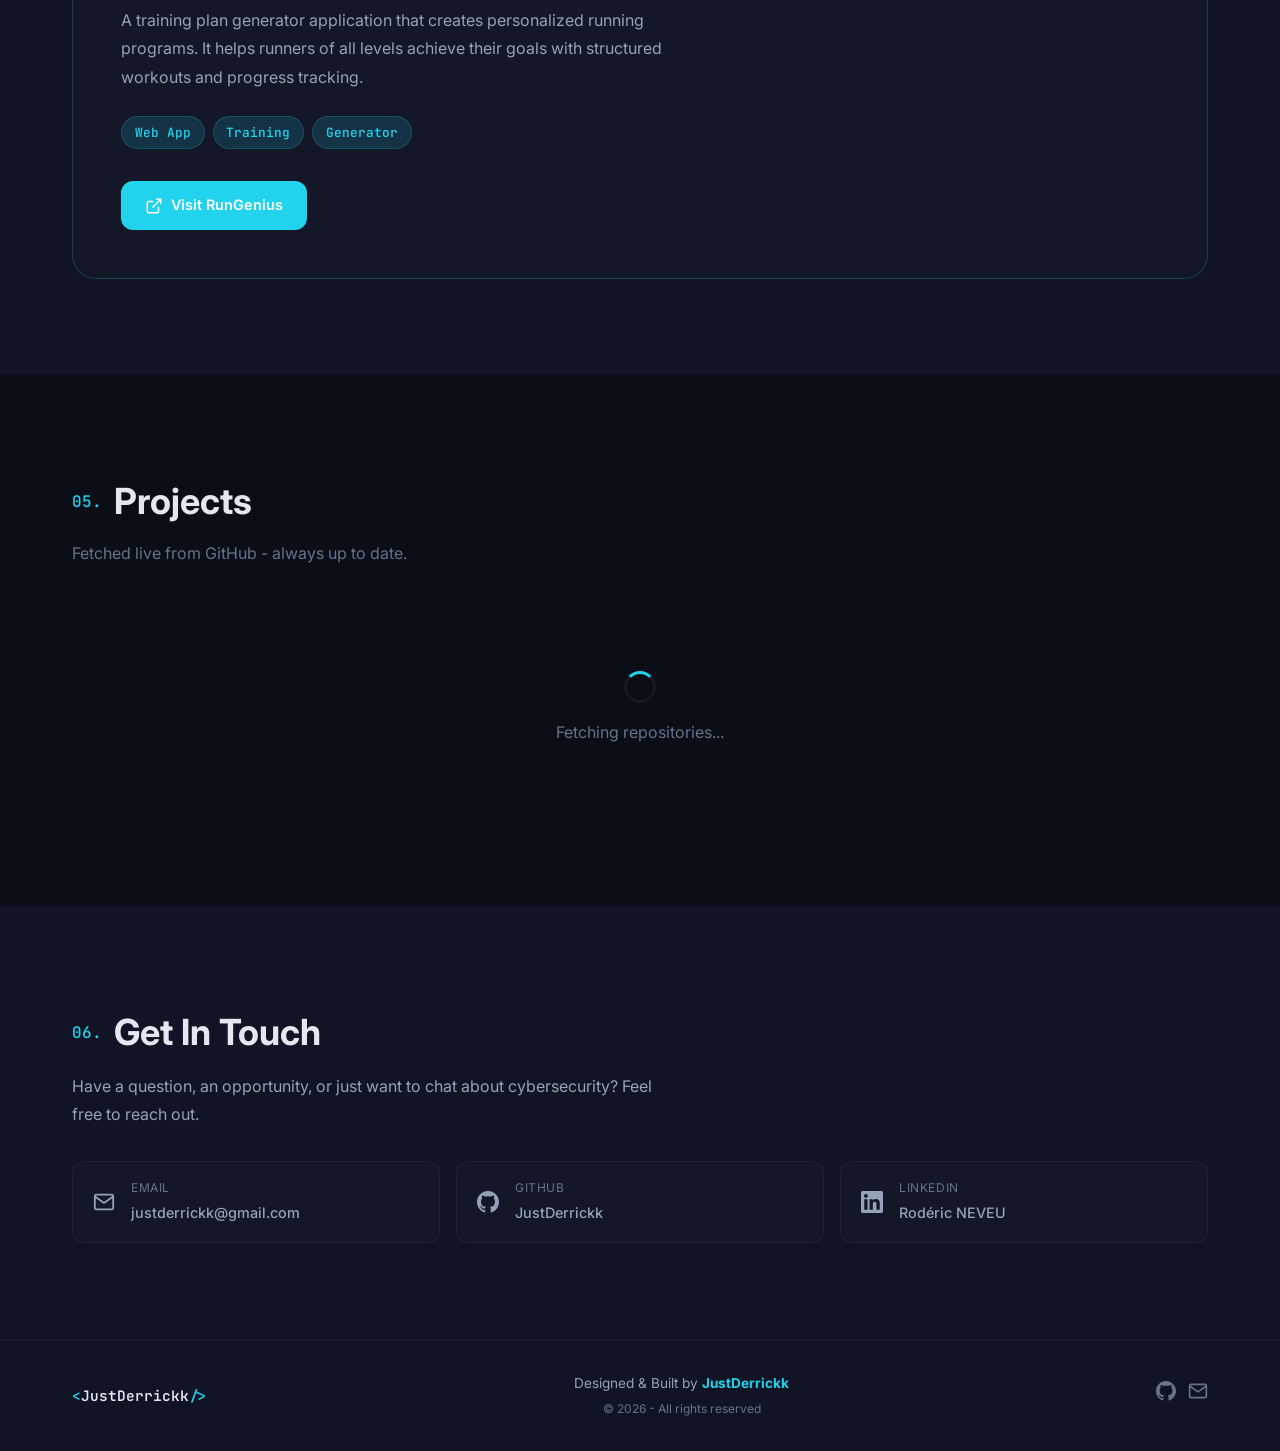
==== commit 7c6431be: "add certifications" ====
--- a/index.html
+++ b/index.html
@@ -29,6 +29,7 @@
             </a>
             <div class="nav-links" id="navLinks">
                 <a href="#about" class="nav-link">About</a>
+                <a href="#certifications" class="nav-link">Certifications</a>
                 <a href="#roadmap" class="nav-link">Roadmap</a>
                 <a href="#featured" class="nav-link">Featured</a>
                 <a href="#projects" class="nav-link">Projects</a>
@@ -151,11 +152,79 @@
         </div>
     </section>
 
+    <!-- CERTIFICATIONS -->
+    <section class="section section-alt" id="certifications">
+        <div class="section-container">
+            <h2 class="section-heading" data-animate="fade-up">
+                <span class="heading-number">02.</span> Certifications
+            </h2>
+            <p class="section-subtitle" data-animate="fade-up" data-delay="50">Badges and certifications earned through Credly.</p>
+            <div class="certs-grid" data-animate="fade-up" data-delay="100">
+                <a href="https://www.credly.com/users/roderic-neveu/badges" target="_blank" rel="noopener noreferrer" class="cert-card">
+                    <img src="https://images.credly.com/images/9180921d-4a13-429e-9357-6f9706a554f0/image.png" alt="ISC2 Candidate" class="cert-img">
+                    <div class="cert-info">
+                        <h3>ISC2 Candidate</h3>
+                        <p>ISC2</p>
+                    </div>
+                </a>
+                <a href="https://www.credly.com/users/roderic-neveu/badges" target="_blank" rel="noopener noreferrer" class="cert-card">
+                    <img src="https://images.credly.com/images/af8c6b4e-fc31-47c4-8dcb-eb7a2065dc5b/I2CS__1_.png" alt="Introduction to Cybersecurity" class="cert-img">
+                    <div class="cert-info">
+                        <h3>Introduction to Cybersecurity</h3>
+                        <p>Cisco</p>
+                    </div>
+                </a>
+                <a href="https://www.credly.com/users/roderic-neveu/badges" target="_blank" rel="noopener noreferrer" class="cert-card">
+                    <img src="https://images.credly.com/images/a4dd891f-7bf5-4938-8241-50dc81e8cc00/image.png" alt="Network Support and Security" class="cert-img">
+                    <div class="cert-info">
+                        <h3>Network Support and Security</h3>
+                        <p>Cisco</p>
+                    </div>
+                </a>
+                <a href="https://www.credly.com/users/roderic-neveu/badges" target="_blank" rel="noopener noreferrer" class="cert-card">
+                    <img src="https://images.credly.com/images/978f88dc-c247-4093-9d39-6efac3651297/image.png" alt="Network Technician Career Path" class="cert-img">
+                    <div class="cert-info">
+                        <h3>Network Technician Career Path</h3>
+                        <p>Cisco</p>
+                    </div>
+                </a>
+                <a href="https://www.credly.com/users/roderic-neveu/badges" target="_blank" rel="noopener noreferrer" class="cert-card">
+                    <img src="https://images.credly.com/images/49c099bd-8542-4f48-8c03-f21799dcaf51/image.png" alt="Network Addressing and Basic Troubleshooting" class="cert-img">
+                    <div class="cert-info">
+                        <h3>Network Addressing/Troubleshooting</h3>
+                        <p>Cisco</p>
+                    </div>
+                </a>
+                <a href="https://www.credly.com/users/roderic-neveu/badges" target="_blank" rel="noopener noreferrer" class="cert-card">
+                    <img src="https://images.credly.com/images/88316fe8-5651-4e61-a6be-5be1558f049e/image.png" alt="Networking Devices and Initial Configuration" class="cert-img">
+                    <div class="cert-info">
+                        <h3>Networking Devices & Init Config</h3>
+                        <p>Cisco</p>
+                    </div>
+                </a>
+                <a href="https://www.credly.com/users/roderic-neveu/badges" target="_blank" rel="noopener noreferrer" class="cert-card">
+                    <img src="https://images.credly.com/images/5bdd6a39-3e03-4444-9510-ecff80c9ce79/image.png" alt="Networking Basics" class="cert-img">
+                    <div class="cert-info">
+                        <h3>Networking Basics</h3>
+                        <p>Cisco</p>
+                    </div>
+                </a>
+                <a href="https://www.credly.com/users/roderic-neveu/badges" target="_blank" rel="noopener noreferrer" class="cert-card">
+                    <img src="https://images.credly.com/images/fce226c2-0f13-4e17-b60c-24fa6ffd88cb/Intro2IoT.png" alt="Introduction to IoT" class="cert-img">
+                    <div class="cert-info">
+                        <h3>Introduction to IoT</h3>
+                        <p>Cisco</p>
+                    </div>
+                </a>
+            </div>
+        </div>
+    </section>
+
     <!-- CYBER ROADMAP (TO-DO) -->
-    <section class="section section-alt" id="roadmap">
-        <div class="section-container">
-            <h2 class="section-heading" data-animate="fade-up">
-                <span class="heading-number">02.</span> Cybersecurity Roadmap
+    <section class="section" id="roadmap">
+        <div class="section-container">
+            <h2 class="section-heading" data-animate="fade-up">
+                <span class="heading-number">03.</span> Cybersecurity Roadmap
             </h2>
             <p class="section-subtitle" data-animate="fade-up" data-delay="50">Tracking my journey into cybersecurity - one checkpoint at a time.</p>
             <div class="roadmap-grid" data-animate="fade-up" data-delay="100">
@@ -221,10 +290,10 @@
     </section>
 
     <!-- FEATURED PROJECT -->
-    <section class="section" id="featured">
-        <div class="section-container">
-            <h2 class="section-heading" data-animate="fade-up">
-                <span class="heading-number">03.</span> Featured Project
+    <section class="section section-alt" id="featured">
+        <div class="section-container">
+            <h2 class="section-heading" data-animate="fade-up">
+                <span class="heading-number">04.</span> Featured Project
             </h2>
             <div class="featured-card" data-animate="fade-up" data-delay="100">
                 <div class="featured-glow"></div>
@@ -255,10 +324,10 @@
     </section>
 
     <!-- PROJECTS (GITHUB API) -->
-    <section class="section section-alt" id="projects">
-        <div class="section-container">
-            <h2 class="section-heading" data-animate="fade-up">
-                <span class="heading-number">04.</span> Projects
+    <section class="section" id="projects">
+        <div class="section-container">
+            <h2 class="section-heading" data-animate="fade-up">
+                <span class="heading-number">05.</span> Projects
             </h2>
             <p class="section-subtitle" data-animate="fade-up" data-delay="50">Fetched live from GitHub - always up to date.</p>
             
@@ -275,10 +344,10 @@
     </section>
 
     <!-- CONTACT -->
-    <section class="section" id="contact">
-        <div class="section-container">
-            <h2 class="section-heading" data-animate="fade-up">
-                <span class="heading-number">05.</span> Get In Touch
+    <section class="section section-alt" id="contact">
+        <div class="section-container">
+            <h2 class="section-heading" data-animate="fade-up">
+                <span class="heading-number">06.</span> Get In Touch
             </h2>
             <p class="contact-text" data-animate="fade-up" data-delay="50">
                 Have a question, an opportunity, or just want to chat about cybersecurity? Feel free to reach out.
--- a/css/style.css
+++ b/css/style.css
@@ -585,6 +585,49 @@
     font-size: 0.8rem;
     color: var(--text-muted);
     line-height: 1.5;
+}
+
+/* CERTIFICATIONS */
+.certs-grid {
+    display: grid;
+    grid-template-columns: repeat(auto-fit, minmax(250px, 1fr));
+    gap: 1rem;
+    margin-top: 2rem;
+}
+
+.cert-card {
+    background: var(--bg-card);
+    border: 1px solid var(--border);
+    border-radius: var(--radius-md);
+    padding: 1.25rem;
+    transition: all var(--transition);
+    display: flex;
+    align-items: center;
+    gap: 1rem;
+    text-decoration: none;
+    color: inherit;
+}
+
+.cert-card:hover {
+    border-color: var(--border-accent);
+    transform: translateY(-2px);
+}
+
+.cert-img {
+    width: 60px;
+    height: 60px;
+    object-fit: contain;
+}
+
+.cert-info h3 {
+    font-size: 0.95rem;
+    font-weight: 600;
+    margin-bottom: 0.25rem;
+}
+
+.cert-info p {
+    font-size: 0.8rem;
+    color: var(--text-muted);
 }
 
 /* ROADMAP */
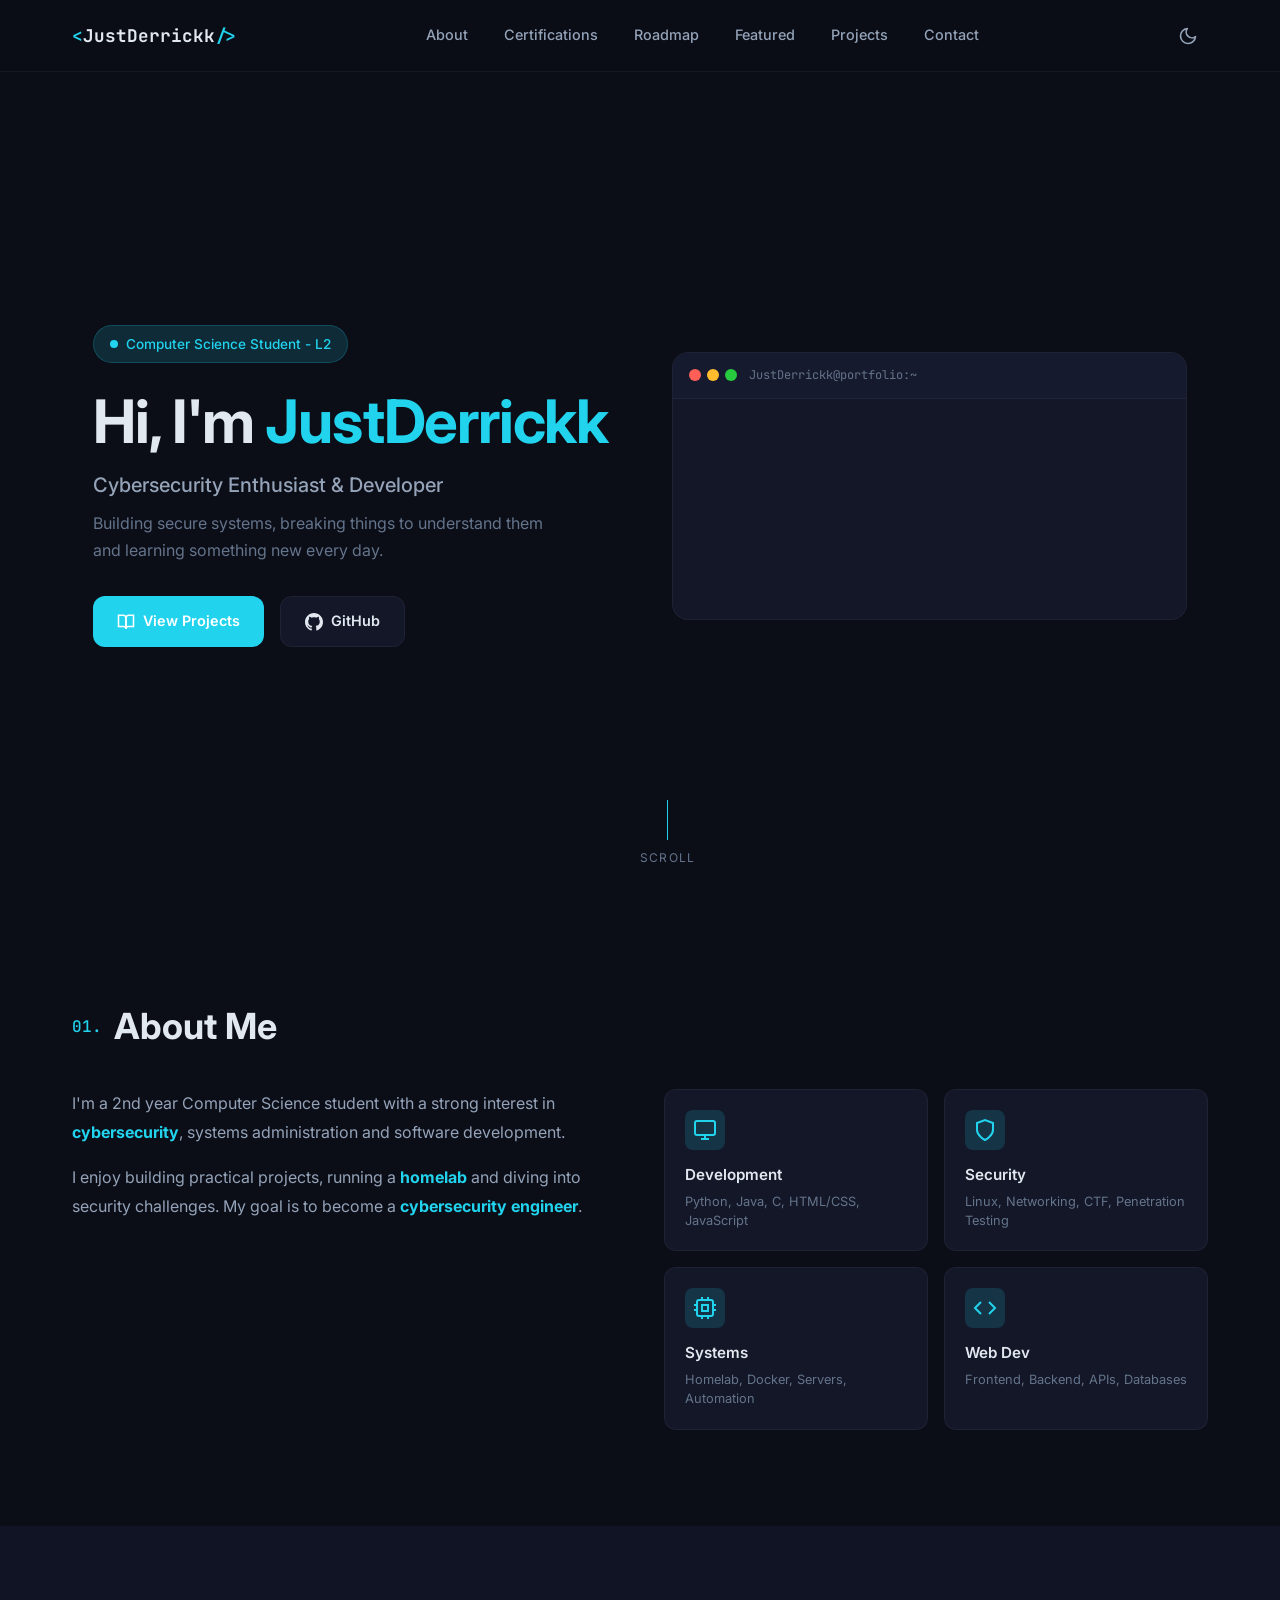
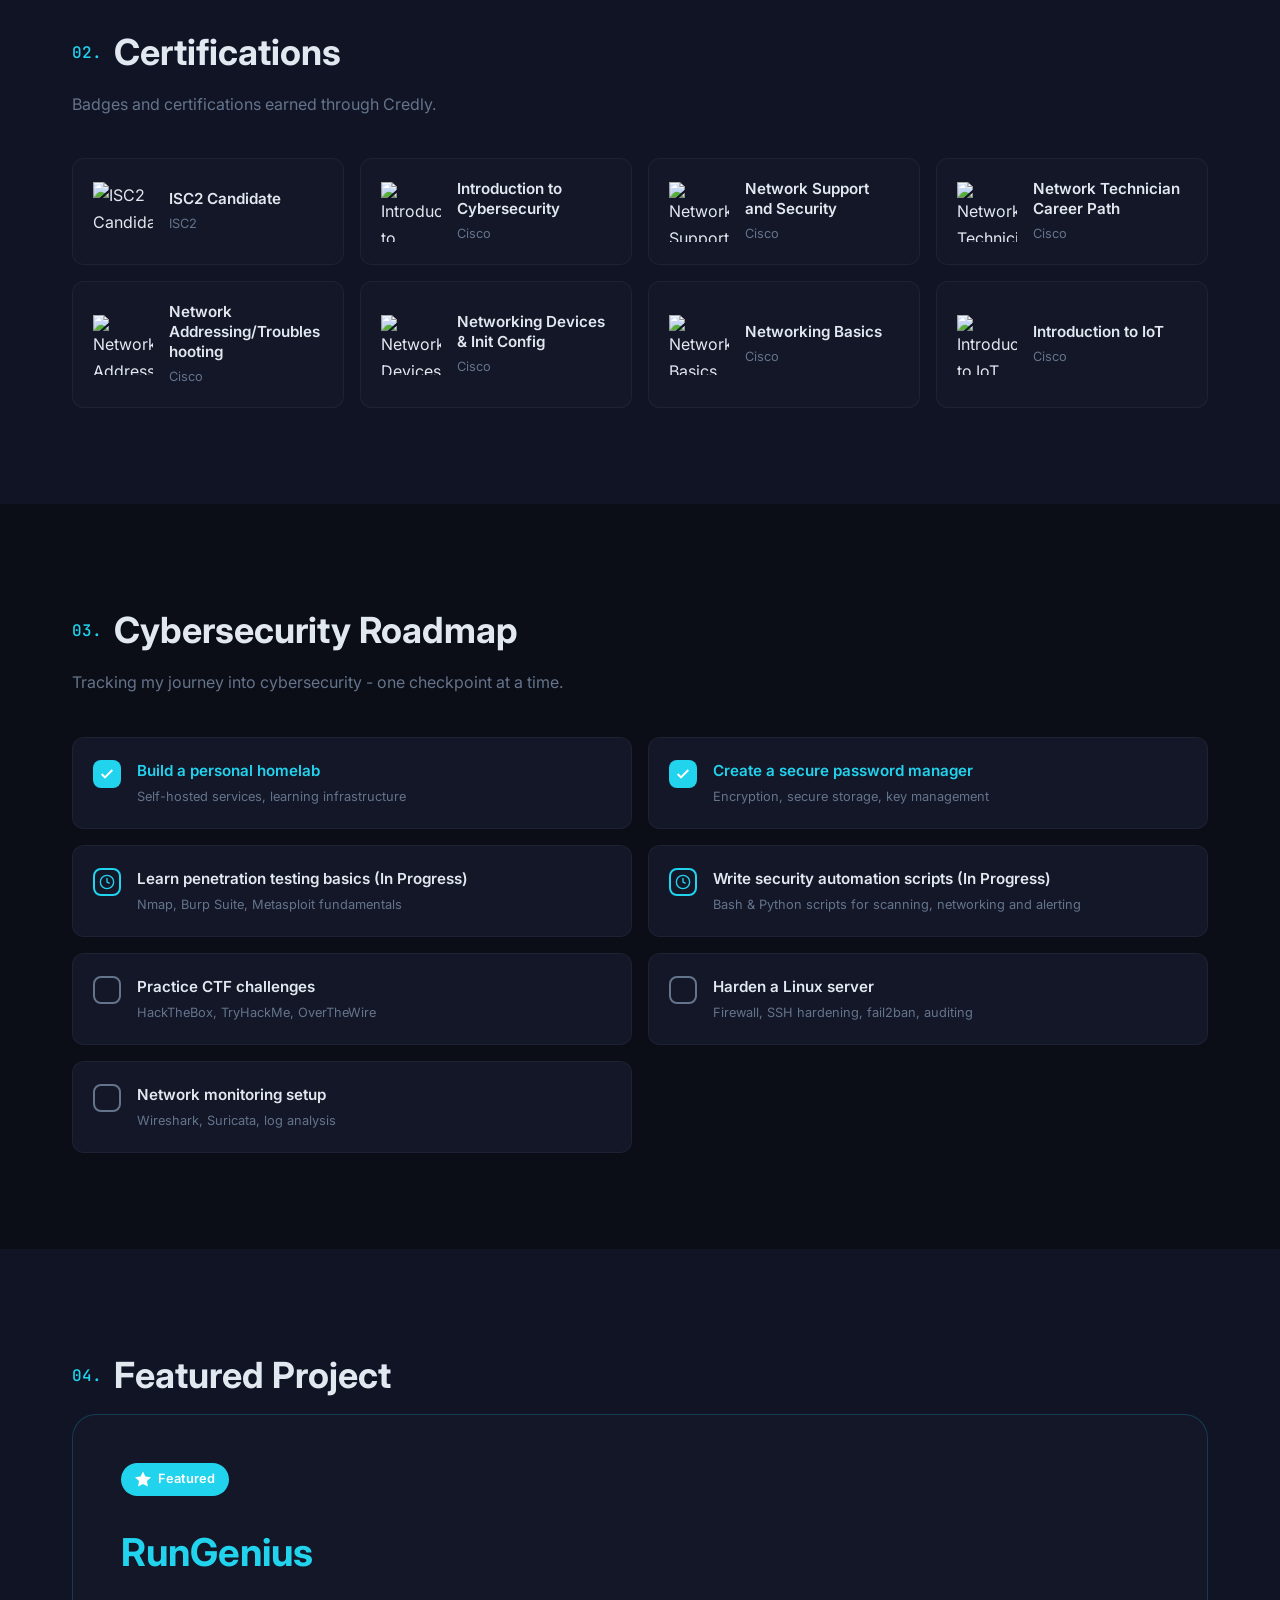
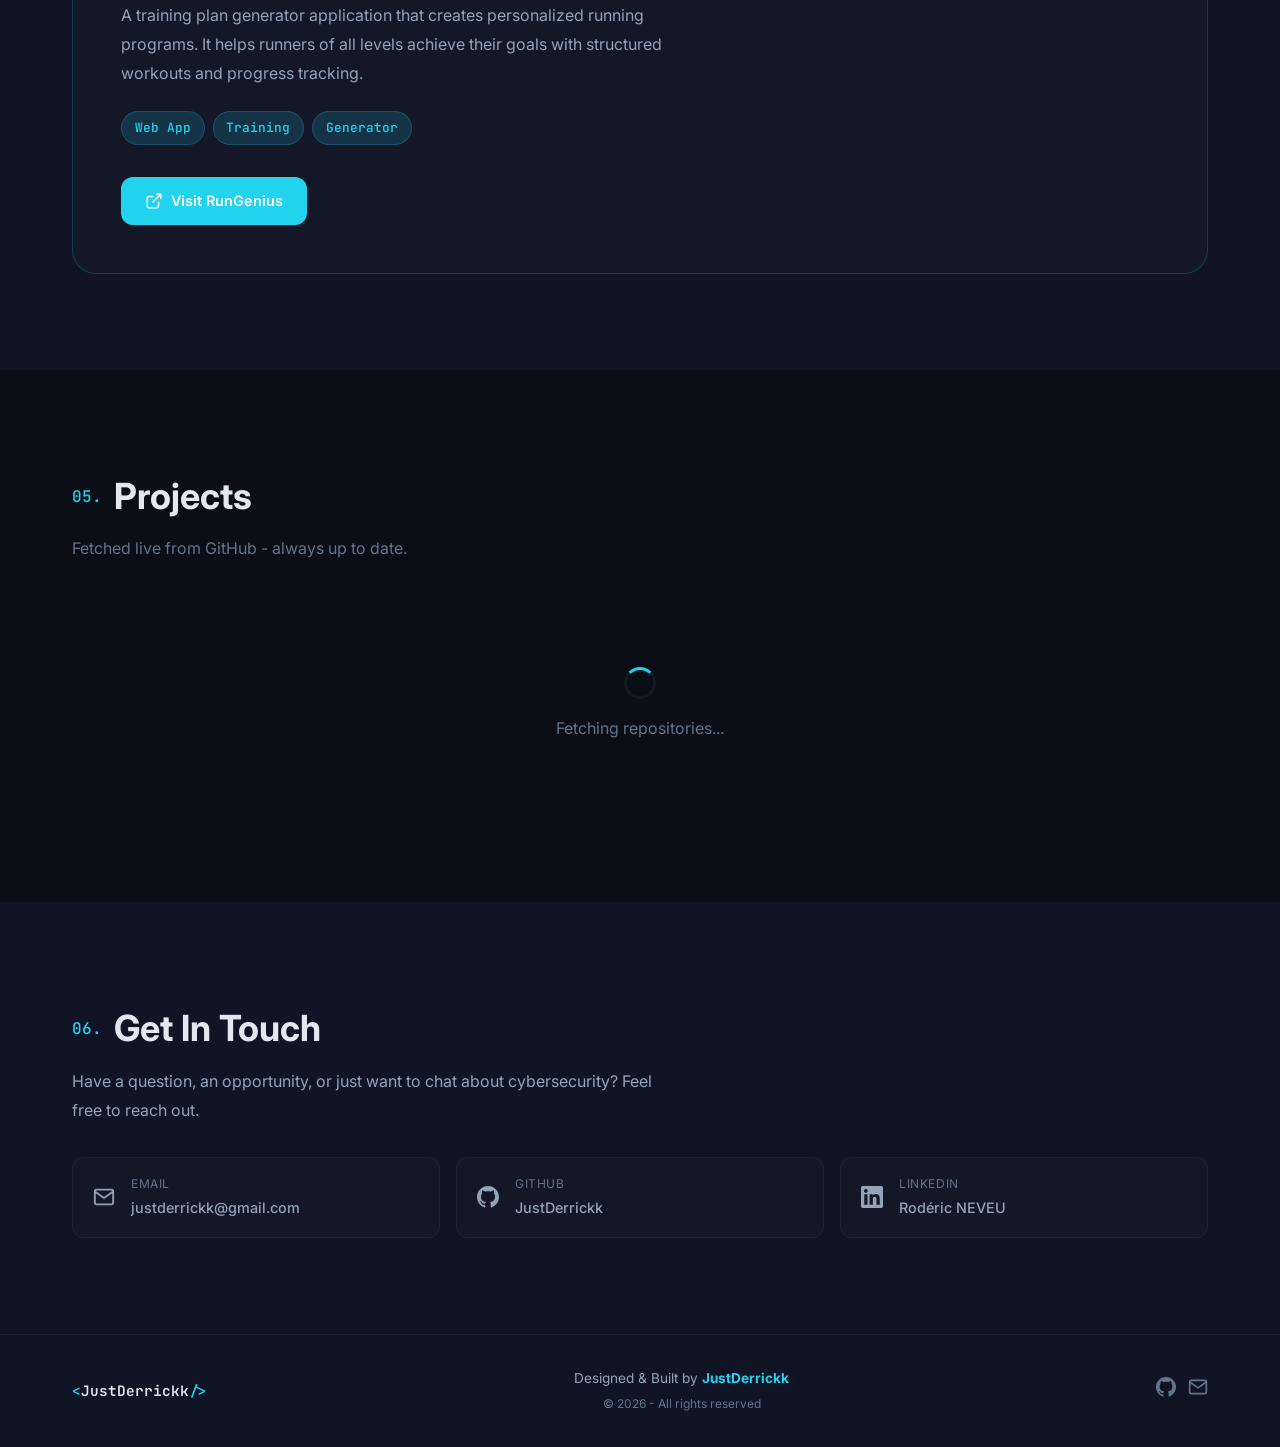
==== commit e463190c: "SEO" ====
--- a/index.html
+++ b/index.html
@@ -4,12 +4,12 @@
     <meta charset="UTF-8">
     <meta name="viewport" content="width=device-width, initial-scale=1.0">
     <title>JustDerrickk | IT Student & Cybersecurity Enthusiast</title>
-    <meta name="description" content="Portfolio of JustDerrickk — Computer Science student (L2) specializing in Cybersecurity. Projects, skills and contact.">
-    <meta name="author" content="JustDerrickk">
-    <meta name="keywords" content="portfolio, cybersecurity, computer science, student, developer, JustDerrickk">
+    <meta name="description" content="Portfolio of JustDerrickk (Rodéric NEVEU) — Computer Science student (L2) specializing in Cybersecurity. Projects, skills and contact.">
+    <meta name="author" content="Rodéric NEVEU, JustDerrick">
+    <meta name="keywords" content="portfolio, cybersecurity, computer science, student, developer, JustDerrickk, roderic neveu, Rodéric NEVEU, justderrick">
 
     <meta property="og:title" content="JustDerrickk | IT Student & Cybersecurity Enthusiast">
-    <meta property="og:description" content="IT student building projects in cybersecurity, systems and web development.">
+    <meta property="og:description" content="IT student building projects in cybersecurity, systems and web development. Explore the portfolio of roderic neveu (justderrick).">
     <meta property="og:type" content="website">
 
     <!-- Fonts -->
--- a/css/style.css
+++ b/css/style.css
@@ -617,12 +617,20 @@
     width: 60px;
     height: 60px;
     object-fit: contain;
+    flex-shrink: 0;
+}
+
+.cert-info {
+    flex: 1;
+    min-width: 0;
 }
 
 .cert-info h3 {
     font-size: 0.95rem;
     font-weight: 600;
     margin-bottom: 0.25rem;
+    line-height: 1.3;
+    word-wrap: break-word;
 }
 
 .cert-info p {
